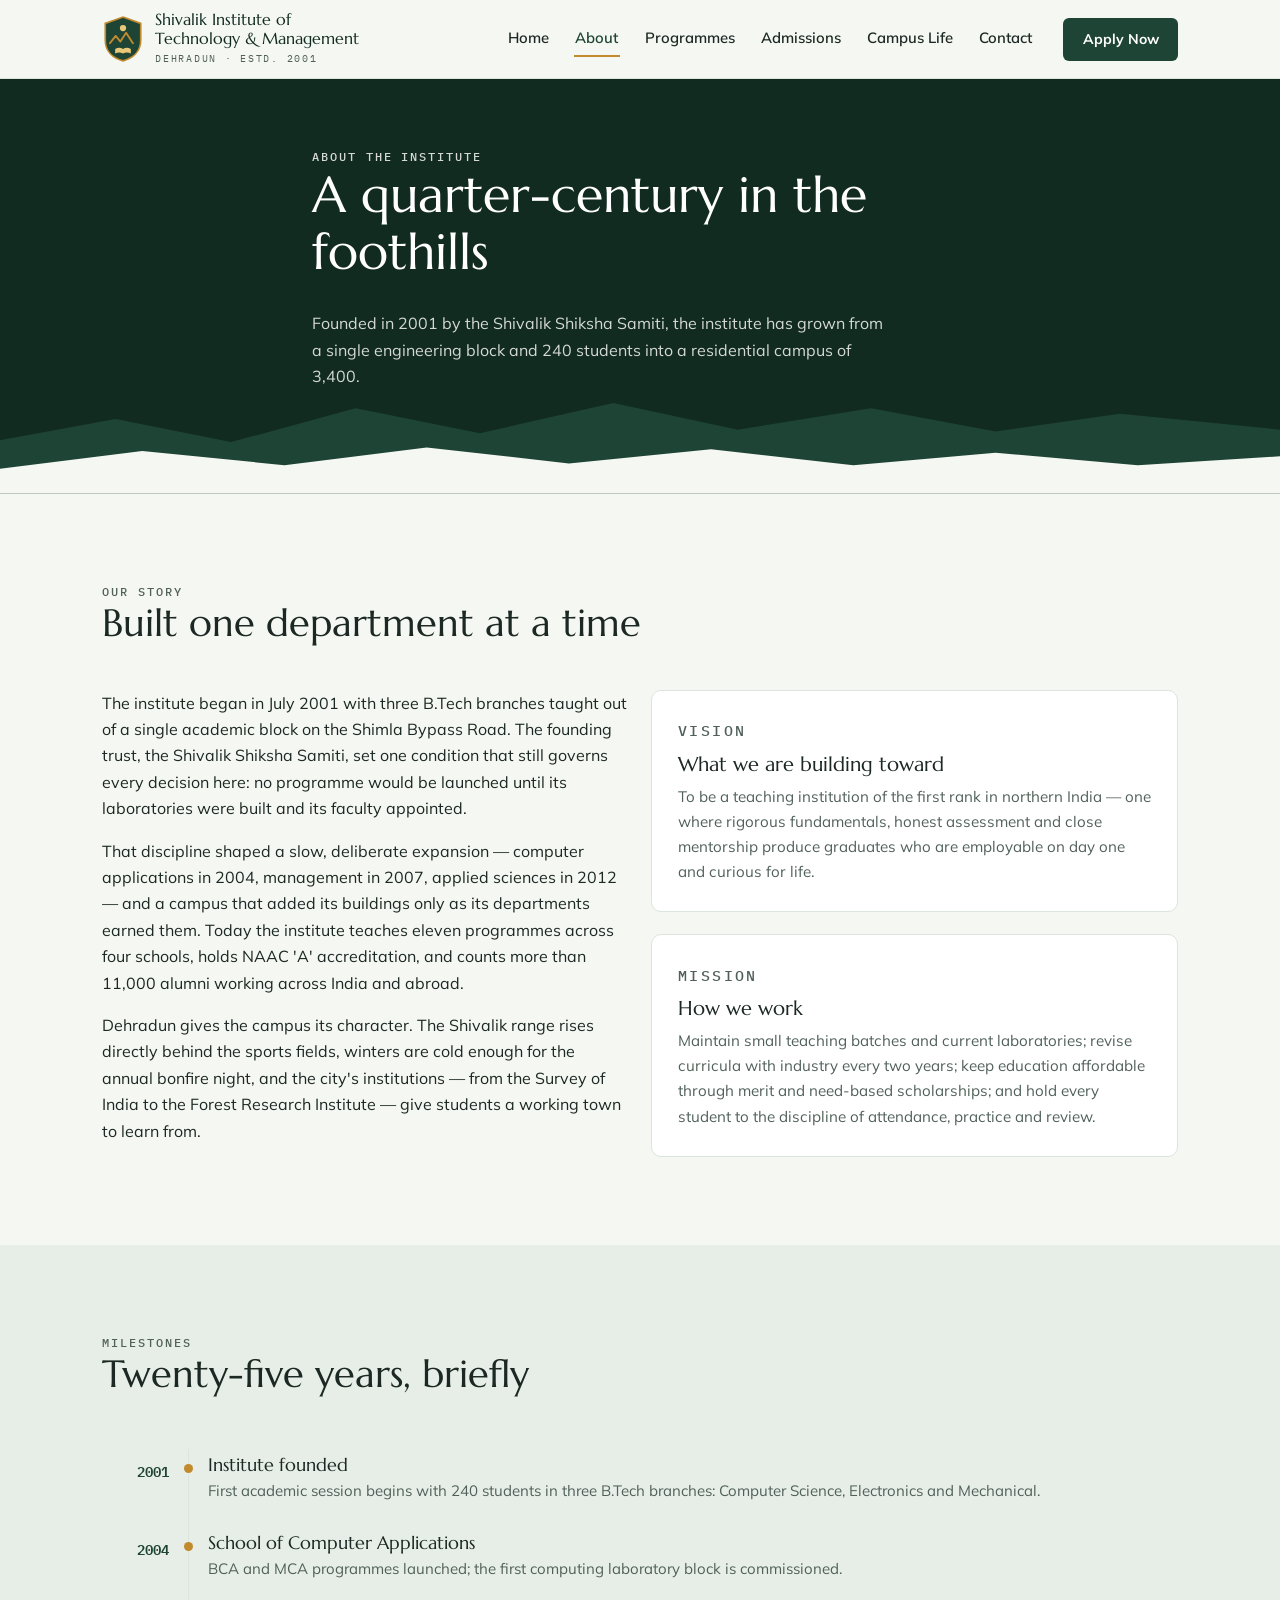
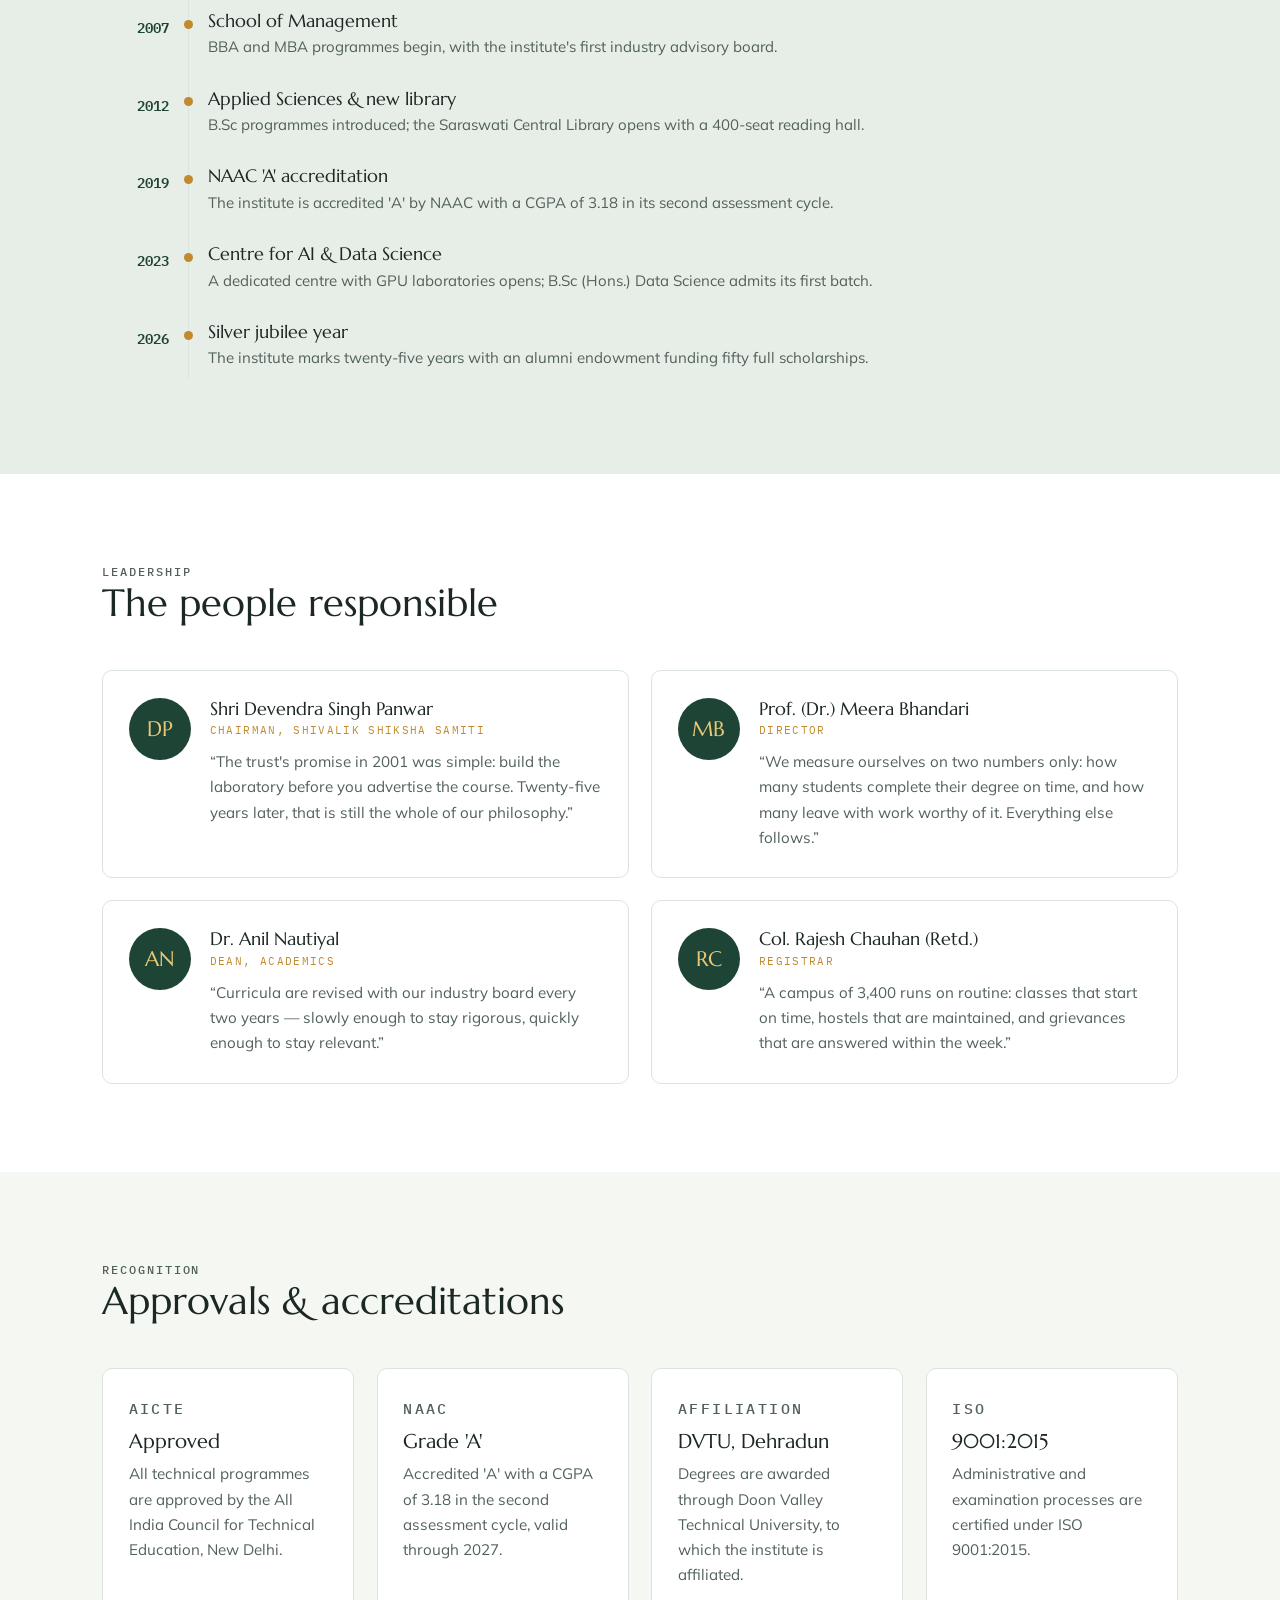
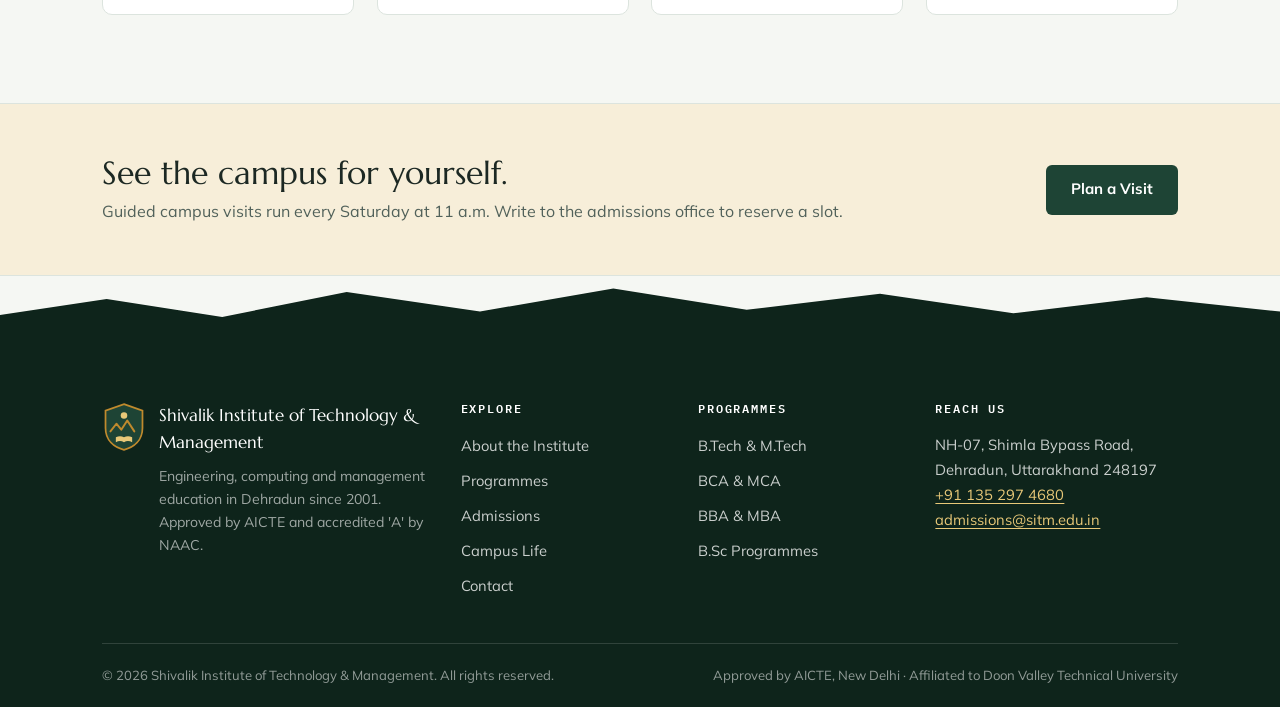
==== about.html @ 87831907 "Add SITM Dehradun education institute website Six-page static site: home, about, programmes, admissi" ====
<!DOCTYPE html>
<html lang="en">
<head>
  <meta charset="UTF-8">
  <meta name="viewport" content="width=device-width, initial-scale=1.0">
  <title>About the Institute — Shivalik Institute of Technology &amp; Management</title>
  <meta name="description" content="The history, vision, leadership and accreditations of Shivalik Institute of Technology & Management, Dehradun — established in 2001.">
  <link rel="icon" href="data:image/svg+xml,%3Csvg xmlns='http://www.w3.org/2000/svg' viewBox='0 0 40 46'%3E%3Cpath d='M20 2 37 8v16c0 11-7.5 17.5-17 20C10.5 41.5 3 35 3 24V8Z' fill='%231E4435' stroke='%23C08A2D' stroke-width='2'/%3E%3Cpath d='M8 27l6-8 5 6 6-9 7 11' fill='none' stroke='%23C08A2D' stroke-width='2'/%3E%3C/svg%3E">
  <link rel="preconnect" href="https://fonts.googleapis.com">
  <link rel="preconnect" href="https://fonts.gstatic.com" crossorigin>
  <link href="https://fonts.googleapis.com/css2?family=Marcellus&family=Mulish:wght@400;600;700;800&family=IBM+Plex+Mono:wght@400;500;600&display=swap" rel="stylesheet">
  <link rel="stylesheet" href="css/styles.css">
</head>
<body>
  <a class="skip-link" href="#main">Skip to main content</a>

  <header class="site-header">
    <div class="container header-inner">
      <a class="brand" href="index.html">
        <svg class="brand-crest" viewBox="0 0 40 46" aria-hidden="true">
          <path d="M20 2 37 8v16c0 11-7.5 17.5-17 20C10.5 41.5 3 35 3 24V8Z" fill="#1E4435" stroke="#C08A2D" stroke-width="1.6"/>
          <circle cx="20" cy="12.5" r="3" fill="#E8C878"/>
          <path d="M7.5 27l5.5-7 4.5 5.5 5.5-8.5 6.5 10" fill="none" stroke="#C08A2D" stroke-width="1.8" stroke-linecap="round" stroke-linejoin="round"/>
          <path d="M12.5 32.5c2.6-1.4 5.1-1.4 7.5 0 2.4-1.4 4.9-1.4 7.5 0v4.5c-2.6-1.4-5.1-1.4-7.5 0-2.4-1.4-4.9-1.4-7.5 0Z" fill="#E8C878"/>
        </svg>
        <span class="brand-text">
          <span class="brand-name">Shivalik Institute of<br>Technology &amp; Management</span>
          <span class="brand-sub">Dehradun &middot; Estd. 2001</span>
        </span>
      </a>
      <nav class="site-nav" id="siteNav" aria-label="Primary">
        <a class="nav-link" href="index.html">Home</a>
        <a class="nav-link is-active" href="about.html" aria-current="page">About</a>
        <a class="nav-link" href="programs.html">Programmes</a>
        <a class="nav-link" href="admissions.html">Admissions</a>
        <a class="nav-link" href="campus.html">Campus Life</a>
        <a class="nav-link" href="contact.html">Contact</a>
        <a class="btn btn-solid nav-cta" href="admissions.html#apply">Apply Now</a>
      </nav>
      <button class="nav-toggle" aria-expanded="false" aria-controls="siteNav" aria-label="Toggle navigation menu">
        <span></span><span></span><span></span>
      </button>
    </div>
  </header>

  <main id="main">

    <section class="page-hero">
      <div class="container page-hero-inner">
        <p class="eyebrow">About the Institute</p>
        <h1>A quarter-century in the foothills</h1>
        <p>Founded in 2001 by the Shivalik Shiksha Samiti, the institute has grown from a single engineering block and 240 students into a residential campus of 3,400.</p>
      </div>
      <div class="hero-ridges" aria-hidden="true">
        <svg viewBox="0 0 1440 120" preserveAspectRatio="none">
          <path fill="#1E4435" d="M0 60 130 36l130 26 140-38 140 28 150-34 140 30 150-24 140 26 140-20 180 18V120H0Z"/>
          <path fill="#F5F7F3" d="M0 92 160 72l160 16 160-20 160 18 160-16 160 18 160-14 160 14 160-10V120H0Z"/>
        </svg>
      </div>
    </section>

    <section class="section">
      <div class="container">
        <div class="section-head">
          <p class="eyebrow">Our story</p>
          <h2>Built one department at a time</h2>
        </div>
        <div class="card-grid card-grid--2">
          <div>
            <p>The institute began in July 2001 with three B.Tech branches taught out of a single academic block on the Shimla Bypass Road. The founding trust, the Shivalik Shiksha Samiti, set one condition that still governs every decision here: no programme would be launched until its laboratories were built and its faculty appointed.</p>
            <p>That discipline shaped a slow, deliberate expansion &mdash; computer applications in 2004, management in 2007, applied sciences in 2012 &mdash; and a campus that added its buildings only as its departments earned them. Today the institute teaches eleven programmes across four schools, holds NAAC 'A' accreditation, and counts more than 11,000 alumni working across India and abroad.</p>
            <p style="margin-bottom:0;">Dehradun gives the campus its character. The Shivalik range rises directly behind the sports fields, winters are cold enough for the annual bonfire night, and the city's institutions &mdash; from the Survey of India to the Forest Research Institute &mdash; give students a working town to learn from.</p>
          </div>
          <div>
            <article class="card" style="margin-bottom:1.4rem;">
              <p class="eyebrow">Vision</p>
              <h3>What we are building toward</h3>
              <p>To be a teaching institution of the first rank in northern India &mdash; one where rigorous fundamentals, honest assessment and close mentorship produce graduates who are employable on day one and curious for life.</p>
            </article>
            <article class="card">
              <p class="eyebrow">Mission</p>
              <h3>How we work</h3>
              <p>Maintain small teaching batches and current laboratories; revise curricula with industry every two years; keep education affordable through merit and need-based scholarships; and hold every student to the discipline of attendance, practice and review.</p>
            </article>
          </div>
        </div>
      </div>
    </section>

    <section class="section section--tint">
      <div class="container">
        <div class="section-head">
          <p class="eyebrow">Milestones</p>
          <h2>Twenty-five years, briefly</h2>
        </div>
        <ol class="timeline">
          <li class="reveal">
            <span class="timeline-year">2001</span>
            <div class="timeline-body">
              <h3>Institute founded</h3>
              <p>First academic session begins with 240 students in three B.Tech branches: Computer Science, Electronics and Mechanical.</p>
            </div>
          </li>
          <li class="reveal">
            <span class="timeline-year">2004</span>
            <div class="timeline-body">
              <h3>School of Computer Applications</h3>
              <p>BCA and MCA programmes launched; the first computing laboratory block is commissioned.</p>
            </div>
          </li>
          <li class="reveal">
            <span class="timeline-year">2007</span>
            <div class="timeline-body">
              <h3>School of Management</h3>
              <p>BBA and MBA programmes begin, with the institute's first industry advisory board.</p>
            </div>
          </li>
          <li class="reveal">
            <span class="timeline-year">2012</span>
            <div class="timeline-body">
              <h3>Applied Sciences &amp; new library</h3>
              <p>B.Sc programmes introduced; the Saraswati Central Library opens with a 400-seat reading hall.</p>
            </div>
          </li>
          <li class="reveal">
            <span class="timeline-year">2019</span>
            <div class="timeline-body">
              <h3>NAAC 'A' accreditation</h3>
              <p>The institute is accredited 'A' by NAAC with a CGPA of 3.18 in its second assessment cycle.</p>
            </div>
          </li>
          <li class="reveal">
            <span class="timeline-year">2023</span>
            <div class="timeline-body">
              <h3>Centre for AI &amp; Data Science</h3>
              <p>A dedicated centre with GPU laboratories opens; B.Sc (Hons.) Data Science admits its first batch.</p>
            </div>
          </li>
          <li class="reveal">
            <span class="timeline-year">2026</span>
            <div class="timeline-body">
              <h3>Silver jubilee year</h3>
              <p>The institute marks twenty-five years with an alumni endowment funding fifty full scholarships.</p>
            </div>
          </li>
        </ol>
      </div>
    </section>

    <section class="section section--white">
      <div class="container">
        <div class="section-head">
          <p class="eyebrow">Leadership</p>
          <h2>The people responsible</h2>
        </div>
        <div class="card-grid card-grid--2">
          <article class="card person-card reveal">
            <div class="person-avatar" aria-hidden="true">DP</div>
            <div>
              <h3>Shri Devendra Singh Panwar</h3>
              <span class="person-role">Chairman, Shivalik Shiksha Samiti</span>
              <blockquote>&ldquo;The trust's promise in 2001 was simple: build the laboratory before you advertise the course. Twenty-five years later, that is still the whole of our philosophy.&rdquo;</blockquote>
            </div>
          </article>
          <article class="card person-card reveal">
            <div class="person-avatar" aria-hidden="true">MB</div>
            <div>
              <h3>Prof. (Dr.) Meera Bhandari</h3>
              <span class="person-role">Director</span>
              <blockquote>&ldquo;We measure ourselves on two numbers only: how many students complete their degree on time, and how many leave with work worthy of it. Everything else follows.&rdquo;</blockquote>
            </div>
          </article>
          <article class="card person-card reveal">
            <div class="person-avatar" aria-hidden="true">AN</div>
            <div>
              <h3>Dr. Anil Nautiyal</h3>
              <span class="person-role">Dean, Academics</span>
              <blockquote>&ldquo;Curricula are revised with our industry board every two years &mdash; slowly enough to stay rigorous, quickly enough to stay relevant.&rdquo;</blockquote>
            </div>
          </article>
          <article class="card person-card reveal">
            <div class="person-avatar" aria-hidden="true">RC</div>
            <div>
              <h3>Col. Rajesh Chauhan (Retd.)</h3>
              <span class="person-role">Registrar</span>
              <blockquote>&ldquo;A campus of 3,400 runs on routine: classes that start on time, hostels that are maintained, and grievances that are answered within the week.&rdquo;</blockquote>
            </div>
          </article>
        </div>
      </div>
    </section>

    <section class="section">
      <div class="container">
        <div class="section-head">
          <p class="eyebrow">Recognition</p>
          <h2>Approvals &amp; accreditations</h2>
        </div>
        <div class="card-grid card-grid--4">
          <div class="card reveal">
            <p class="eyebrow">AICTE</p>
            <h3>Approved</h3>
            <p>All technical programmes are approved by the All India Council for Technical Education, New Delhi.</p>
          </div>
          <div class="card reveal">
            <p class="eyebrow">NAAC</p>
            <h3>Grade 'A'</h3>
            <p>Accredited 'A' with a CGPA of 3.18 in the second assessment cycle, valid through 2027.</p>
          </div>
          <div class="card reveal">
            <p class="eyebrow">Affiliation</p>
            <h3>DVTU, Dehradun</h3>
            <p>Degrees are awarded through Doon Valley Technical University, to which the institute is affiliated.</p>
          </div>
          <div class="card reveal">
            <p class="eyebrow">ISO</p>
            <h3>9001:2015</h3>
            <p>Administrative and examination processes are certified under ISO 9001:2015.</p>
          </div>
        </div>
      </div>
    </section>

    <section class="cta-band">
      <div class="container cta-band-inner">
        <div>
          <h2>See the campus for yourself.</h2>
          <p>Guided campus visits run every Saturday at 11 a.m. Write to the admissions office to reserve a slot.</p>
        </div>
        <a class="btn btn-solid" href="contact.html">Plan a Visit</a>
      </div>
    </section>

  </main>

  <div class="footer-ridge" aria-hidden="true">
    <svg viewBox="0 0 1440 70" preserveAspectRatio="none">
      <path fill="#0E241B" d="M0 70V44l120-18 130 20 140-28 150 22 150-26 150 24 150-18 150 22 150-18 150 16V70Z"/>
    </svg>
  </div>
  <footer class="site-footer">
    <div class="container">
      <div class="footer-grid">
        <div>
          <div class="footer-brand">
            <svg class="brand-crest" viewBox="0 0 40 46" aria-hidden="true">
              <path d="M20 2 37 8v16c0 11-7.5 17.5-17 20C10.5 41.5 3 35 3 24V8Z" fill="#1E4435" stroke="#C08A2D" stroke-width="1.6"/>
              <circle cx="20" cy="12.5" r="3" fill="#E8C878"/>
              <path d="M7.5 27l5.5-7 4.5 5.5 5.5-8.5 6.5 10" fill="none" stroke="#C08A2D" stroke-width="1.8" stroke-linecap="round" stroke-linejoin="round"/>
              <path d="M12.5 32.5c2.6-1.4 5.1-1.4 7.5 0 2.4-1.4 4.9-1.4 7.5 0v4.5c-2.6-1.4-5.1-1.4-7.5 0-2.4-1.4-4.9-1.4-7.5 0Z" fill="#E8C878"/>
            </svg>
            <div>
              <span class="footer-brand-name">Shivalik Institute of Technology &amp; Management</span>
              <p>Engineering, computing and management education in Dehradun since 2001. Approved by AICTE and accredited 'A' by NAAC.</p>
            </div>
          </div>
        </div>
        <div>
          <h4>Explore</h4>
          <ul class="footer-links">
            <li><a href="about.html">About the Institute</a></li>
            <li><a href="programs.html">Programmes</a></li>
            <li><a href="admissions.html">Admissions</a></li>
            <li><a href="campus.html">Campus Life</a></li>
            <li><a href="contact.html">Contact</a></li>
          </ul>
        </div>
        <div>
          <h4>Programmes</h4>
          <ul class="footer-links">
            <li><a href="programs.html#engineering">B.Tech &amp; M.Tech</a></li>
            <li><a href="programs.html#computer-applications">BCA &amp; MCA</a></li>
            <li><a href="programs.html#management">BBA &amp; MBA</a></li>
            <li><a href="programs.html#applied-sciences">B.Sc Programmes</a></li>
          </ul>
        </div>
        <div>
          <h4>Reach Us</h4>
          <address>
            NH-07, Shimla Bypass Road,<br>
            Dehradun, Uttarakhand 248197<br>
            <a href="tel:+911352974680">+91 135 297 4680</a><br>
            <a href="mailto:admissions@sitm.edu.in">admissions@sitm.edu.in</a>
          </address>
        </div>
      </div>
      <div class="footer-bottom">
        <p>&copy; <span id="footerYear">2026</span> Shivalik Institute of Technology &amp; Management. All rights reserved.</p>
        <p>Approved by AICTE, New Delhi &middot; Affiliated to Doon Valley Technical University</p>
      </div>
    </div>
  </footer>

  <script src="js/main.js"></script>
</body>
</html>
---- css/styles.css ----
/* ============================================================
   Shivalik Institute of Technology & Management — styles.css
   ============================================================ */

:root {
  --pine-950: #0E241B;
  --pine-900: #122B21;
  --pine-800: #17382B;
  --pine-700: #1E4435;
  --pine-600: #2A5A47;
  --pine-100: #E7EEE8;
  --brass: #C08A2D;
  --brass-soft: #E8C878;
  --brass-tint: #F7EED9;
  --paper: #F5F7F3;
  --card: #FFFFFF;
  --ink: #1C2823;
  --ink-soft: #51615A;
  --line: #DCE4DE;

  --font-display: "Marcellus", "Georgia", serif;
  --font-body: "Mulish", "Helvetica Neue", Arial, sans-serif;
  --font-mono: "IBM Plex Mono", "Menlo", monospace;

  --radius: 10px;
  --shadow-sm: 0 1px 2px rgba(18, 43, 33, 0.06), 0 2px 8px rgba(18, 43, 33, 0.06);
  --shadow-md: 0 4px 10px rgba(18, 43, 33, 0.08), 0 12px 32px rgba(18, 43, 33, 0.10);
  --container: 1140px;
}

/* ---------- Reset & base ---------- */

*, *::before, *::after { box-sizing: border-box; }

html { scroll-behavior: smooth; }

body {
  margin: 0;
  font-family: var(--font-body);
  font-size: 1rem;
  line-height: 1.65;
  color: var(--ink);
  background: var(--paper);
  -webkit-font-smoothing: antialiased;
}

img, svg { max-width: 100%; display: block; }

h1, h2, h3, h4 {
  font-family: var(--font-display);
  font-weight: 400;
  line-height: 1.15;
  margin: 0 0 0.6em;
  color: inherit;
}

p { margin: 0 0 1em; }

a { color: var(--pine-700); text-decoration-thickness: 1px; text-underline-offset: 3px; }
a:hover { color: var(--pine-600); }

ul, ol { margin: 0 0 1em; padding-left: 1.2em; }

:focus-visible {
  outline: 2px solid var(--brass);
  outline-offset: 2px;
  border-radius: 2px;
}

.skip-link {
  position: absolute;
  left: -9999px;
  top: 0;
  background: var(--pine-900);
  color: #fff;
  padding: 0.6rem 1rem;
  z-index: 200;
}
.skip-link:focus { left: 0.5rem; top: 0.5rem; }

/* ---------- Utilities ---------- */

.container {
  max-width: var(--container);
  margin-inline: auto;
  padding-inline: clamp(1.1rem, 4vw, 2rem);
}

.section { padding-block: clamp(3.2rem, 7vw, 5.5rem); }
.section--tint { background: var(--pine-100); }
.section--white { background: var(--card); }

.eyebrow {
  font-family: var(--font-mono);
  font-size: 0.76rem;
  font-weight: 500;
  text-transform: uppercase;
  letter-spacing: 0.16em;
  color: var(--brass);
  margin: 0 0 0.9rem;
}

.section-head { max-width: 680px; margin-bottom: clamp(1.8rem, 4vw, 2.8rem); }
.section-head h2 { font-size: clamp(1.65rem, 3.2vw, 2.35rem); }
.section-head p { color: var(--ink-soft); margin-bottom: 0; }

.lede { font-size: 1.08rem; color: var(--ink-soft); }

/* ---------- Buttons ---------- */

.btn {
  display: inline-block;
  font-family: var(--font-body);
  font-weight: 700;
  font-size: 0.94rem;
  padding: 0.72rem 1.5rem;
  border-radius: 6px;
  border: 1.5px solid transparent;
  text-decoration: none;
  cursor: pointer;
  transition: background-color 160ms ease, color 160ms ease, border-color 160ms ease, transform 160ms ease;
}
.btn:hover { transform: translateY(-1px); }

.btn-brass { background: var(--brass); color: var(--pine-950); }
.btn-brass:hover { background: var(--brass-soft); color: var(--pine-950); }

.btn-solid { background: var(--pine-700); color: #fff; }
.btn-solid:hover { background: var(--pine-600); color: #fff; }

.btn-ghost { border-color: rgba(255, 255, 255, 0.55); color: #fff; }
.btn-ghost:hover { border-color: #fff; color: #fff; background: rgba(255, 255, 255, 0.08); }

.btn-outline { border-color: var(--pine-700); color: var(--pine-700); }
.btn-outline:hover { background: var(--pine-700); color: #fff; }

/* ---------- Header ---------- */

.site-header {
  position: sticky;
  top: 0;
  z-index: 100;
  background: var(--paper);
  border-bottom: 1px solid var(--line);
  transition: box-shadow 200ms ease;
}
.site-header.is-scrolled { box-shadow: var(--shadow-sm); }

.header-inner {
  display: flex;
  align-items: center;
  justify-content: space-between;
  gap: 1.5rem;
  padding-block: 0.7rem;
}

.brand {
  display: flex;
  align-items: center;
  gap: 0.7rem;
  text-decoration: none;
  color: var(--ink);
}
.brand-crest { width: 42px; height: 48px; flex-shrink: 0; }
.brand-name {
  display: block;
  font-family: var(--font-display);
  font-size: 0.98rem;
  line-height: 1.18;
  color: var(--pine-900);
}
.brand-sub {
  display: block;
  font-family: var(--font-mono);
  font-size: 0.6rem;
  letter-spacing: 0.18em;
  text-transform: uppercase;
  color: var(--ink-soft);
  margin-top: 0.2rem;
}

.site-nav {
  display: flex;
  align-items: center;
  gap: clamp(0.9rem, 1.8vw, 1.6rem);
}
.nav-link {
  font-size: 0.93rem;
  font-weight: 600;
  color: var(--ink);
  text-decoration: none;
  padding: 0.3rem 0.1rem;
  border-bottom: 2px solid transparent;
}
.nav-link:hover { color: var(--pine-700); }
.nav-link.is-active {
  color: var(--pine-700);
  border-bottom-color: var(--brass);
}
.nav-cta { margin-left: 0.4rem; padding: 0.55rem 1.15rem; font-size: 0.88rem; }

.nav-toggle {
  display: none;
  flex-direction: column;
  justify-content: center;
  gap: 5px;
  width: 44px;
  height: 44px;
  padding: 10px;
  background: none;
  border: 1px solid var(--line);
  border-radius: 8px;
  cursor: pointer;
}
.nav-toggle span {
  display: block;
  height: 2px;
  background: var(--pine-900);
  border-radius: 2px;
  transition: transform 200ms ease, opacity 200ms ease;
}
.nav-toggle[aria-expanded="true"] span:nth-child(1) { transform: translateY(7px) rotate(45deg); }
.nav-toggle[aria-expanded="true"] span:nth-child(2) { opacity: 0; }
.nav-toggle[aria-expanded="true"] span:nth-child(3) { transform: translateY(-7px) rotate(-45deg); }

@media (max-width: 920px) {
  .nav-toggle { display: flex; }
  .site-nav {
    position: absolute;
    top: 100%;
    left: 0;
    right: 0;
    flex-direction: column;
    align-items: stretch;
    gap: 0;
    background: var(--paper);
    border-bottom: 1px solid var(--line);
    box-shadow: var(--shadow-md);
    padding: 0.6rem 1.2rem 1.2rem;
    display: none;
  }
  .site-nav.is-open { display: flex; }
  .nav-link { padding: 0.75rem 0.2rem; border-bottom: 1px solid var(--line); }
  .nav-link.is-active { border-bottom-color: var(--line); }
  .nav-cta { margin: 1rem 0 0; text-align: center; }
}

/* ---------- Hero (home) ---------- */

.hero {
  position: relative;
  background: var(--pine-900);
  color: #fff;
  overflow: hidden;
}
.hero-inner {
  position: relative;
  z-index: 2;
  padding-block: clamp(4rem, 9vw, 7rem) clamp(7rem, 14vw, 11rem);
  max-width: 760px;
}
.hero-motto { margin-bottom: 1.6rem; }
.hero-motto [lang="sa"] {
  display: block;
  font-size: 1.15rem;
  color: var(--brass-soft);
  letter-spacing: 0.04em;
}
.motto-tr {
  display: block;
  font-family: var(--font-mono);
  font-size: 0.72rem;
  letter-spacing: 0.14em;
  text-transform: uppercase;
  color: rgba(255, 255, 255, 0.55);
  margin-top: 0.4rem;
}
.hero h1 {
  font-size: clamp(2.3rem, 5.4vw, 3.9rem);
  color: #fff;
  margin-bottom: 0.5em;
}
.hero h1 em { font-style: normal; color: var(--brass-soft); }
.hero-lede {
  font-size: 1.08rem;
  color: rgba(255, 255, 255, 0.82);
  max-width: 580px;
  margin-bottom: 2rem;
}
.hero-actions { display: flex; flex-wrap: wrap; gap: 0.9rem; }

.hero-ridges {
  position: absolute;
  inset: auto 0 0 0;
  line-height: 0;
  z-index: 1;
}
.hero-ridges svg { width: 100%; height: auto; display: block; }

/* ---------- Page hero (inner pages) ---------- */

.page-hero {
  position: relative;
  background: var(--pine-900);
  color: #fff;
  overflow: hidden;
}
.page-hero-inner {
  position: relative;
  z-index: 2;
  padding-block: clamp(2.8rem, 6vw, 4.2rem) clamp(4.5rem, 9vw, 6.5rem);
  max-width: 720px;
}
.page-hero h1 { font-size: clamp(2rem, 4.2vw, 3.1rem); color: #fff; }
.page-hero p { color: rgba(255, 255, 255, 0.82); max-width: 580px; margin-bottom: 0; }

/* ---------- Stats strip ---------- */

.stats-strip { background: var(--card); border-bottom: 1px solid var(--line); }
.stats-grid {
  display: grid;
  grid-template-columns: repeat(4, 1fr);
  gap: 1px;
  background: var(--line);
  border-inline: 1px solid var(--line);
}
.stat {
  background: var(--card);
  padding: 1.6rem 1.4rem;
  text-align: center;
}
.stat-value {
  font-family: var(--font-mono);
  font-size: clamp(1.35rem, 2.6vw, 1.8rem);
  font-weight: 600;
  color: var(--pine-700);
  display: block;
}
.stat-label {
  font-size: 0.82rem;
  color: var(--ink-soft);
  letter-spacing: 0.04em;
  text-transform: uppercase;
  margin-top: 0.3rem;
  display: block;
}
@media (max-width: 760px) {
  .stats-grid { grid-template-columns: repeat(2, 1fr); }
}

/* ---------- Noticeboard ---------- */

.notice-layout {
  display: grid;
  grid-template-columns: 1.5fr 1fr;
  gap: clamp(1.5rem, 4vw, 3rem);
  align-items: start;
}
@media (max-width: 860px) { .notice-layout { grid-template-columns: 1fr; } }

.noticeboard {
  background: var(--card);
  border: 1px solid var(--line);
  border-radius: var(--radius);
  overflow: hidden;
}
.noticeboard-head {
  display: flex;
  align-items: center;
  justify-content: space-between;
  padding: 1rem 1.4rem;
  border-bottom: 1px solid var(--line);
  background: var(--pine-100);
}
.noticeboard-head h3 { margin: 0; font-size: 1.15rem; }
.noticeboard-head span {
  font-family: var(--font-mono);
  font-size: 0.7rem;
  letter-spacing: 0.12em;
  text-transform: uppercase;
  color: var(--ink-soft);
}
.notice-list { list-style: none; margin: 0; padding: 0; }
.notice-list li {
  display: flex;
  gap: 1.1rem;
  align-items: baseline;
  padding: 0.95rem 1.4rem;
  border-bottom: 1px solid var(--line);
}
.notice-list li:last-child { border-bottom: none; }
.notice-date {
  font-family: var(--font-mono);
  font-size: 0.72rem;
  font-weight: 600;
  letter-spacing: 0.06em;
  color: var(--brass);
  white-space: nowrap;
  flex-shrink: 0;
  width: 4.4rem;
}
.notice-list a { color: var(--ink); text-decoration: none; font-weight: 600; font-size: 0.95rem; }
.notice-list a:hover { color: var(--pine-700); text-decoration: underline; }

.admission-card {
  background: var(--pine-700);
  color: #fff;
  border-radius: var(--radius);
  padding: 1.8rem 1.7rem;
  box-shadow: var(--shadow-md);
}
.admission-card h3 { color: #fff; font-size: 1.35rem; }
.admission-card p { color: rgba(255, 255, 255, 0.85); font-size: 0.95rem; }
.admission-dates { list-style: none; padding: 0; margin: 0 0 1.4rem; }
.admission-dates li {
  display: flex;
  justify-content: space-between;
  gap: 1rem;
  padding: 0.55rem 0;
  border-bottom: 1px solid rgba(255, 255, 255, 0.16);
  font-size: 0.9rem;
}
.admission-dates li span:last-child {
  font-family: var(--font-mono);
  font-size: 0.78rem;
  color: var(--brass-soft);
  white-space: nowrap;
}

/* ---------- Card grids ---------- */

.card-grid {
  display: grid;
  grid-template-columns: repeat(3, 1fr);
  gap: 1.4rem;
}
.card-grid--2 { grid-template-columns: repeat(2, 1fr); }
.card-grid--4 { grid-template-columns: repeat(4, 1fr); }
@media (max-width: 980px) {
  .card-grid, .card-grid--4 { grid-template-columns: repeat(2, 1fr); }
}
@media (max-width: 640px) {
  .card-grid, .card-grid--2, .card-grid--4 { grid-template-columns: 1fr; }
}

.card {
  background: var(--card);
  border: 1px solid var(--line);
  border-radius: var(--radius);
  padding: 1.7rem 1.6rem;
  transition: box-shadow 200ms ease, transform 200ms ease;
}
.card:hover { box-shadow: var(--shadow-md); transform: translateY(-3px); }
.card h3 { font-size: 1.25rem; margin-bottom: 0.5rem; }
.card p { color: var(--ink-soft); font-size: 0.95rem; margin-bottom: 0; }
.card .eyebrow { margin-bottom: 0.6rem; }

.card-link {
  display: inline-block;
  margin-top: 1rem;
  font-weight: 700;
  font-size: 0.9rem;
  color: var(--pine-700);
  text-decoration: none;
}
.card-link:hover { text-decoration: underline; }

.card-list { list-style: none; padding: 0; margin: 0.8rem 0 0; }
.card-list li {
  padding: 0.45rem 0;
  border-bottom: 1px dashed var(--line);
  font-size: 0.93rem;
  color: var(--ink);
  display: flex;
  justify-content: space-between;
  gap: 0.8rem;
}
.card-list li:last-child { border-bottom: none; }
.card-list .mono {
  font-family: var(--font-mono);
  font-size: 0.75rem;
  color: var(--ink-soft);
  white-space: nowrap;
}

/* ---------- Icon pillars ---------- */

.pillar { text-align: left; }
.pillar-icon {
  width: 46px;
  height: 46px;
  border-radius: 10px;
  background: var(--pine-100);
  color: var(--pine-700);
  display: grid;
  place-items: center;
  margin-bottom: 1rem;
}
.pillar-icon svg { width: 22px; height: 22px; }

/* ---------- Placements band ---------- */

.placements { background: var(--pine-900); color: #fff; }
.placements .section-head h2 { color: #fff; }
.placements .section-head p { color: rgba(255, 255, 255, 0.75); }
.placement-stats {
  display: grid;
  grid-template-columns: repeat(3, 1fr);
  gap: 1.4rem;
  margin-bottom: 2.6rem;
}
@media (max-width: 700px) { .placement-stats { grid-template-columns: 1fr; } }
.placement-stat {
  border: 1px solid rgba(255, 255, 255, 0.18);
  border-radius: var(--radius);
  padding: 1.4rem 1.5rem;
}
.placement-stat .stat-value { color: var(--brass-soft); }
.placement-stat .stat-label { color: rgba(255, 255, 255, 0.65); text-align: left; }
.placement-stat .stat-value { text-align: left; }

.recruiter-row {
  display: flex;
  flex-wrap: wrap;
  gap: 0.7rem 1.8rem;
  align-items: center;
}
.recruiter-row span {
  font-family: var(--font-mono);
  font-size: 0.82rem;
  letter-spacing: 0.14em;
  text-transform: uppercase;
  color: rgba(255, 255, 255, 0.55);
}

/* ---------- CTA band ---------- */

.cta-band { background: var(--brass-tint); border-block: 1px solid var(--line); }
.cta-band-inner {
  display: flex;
  align-items: center;
  justify-content: space-between;
  gap: 1.5rem;
  flex-wrap: wrap;
  padding-block: clamp(2.2rem, 5vw, 3.2rem);
}
.cta-band h2 { font-size: clamp(1.5rem, 3vw, 2rem); margin: 0; }
.cta-band p { margin: 0.35rem 0 0; color: var(--ink-soft); }

/* ---------- Tables ---------- */

.table-wrap {
  overflow-x: auto;
  border: 1px solid var(--line);
  border-radius: var(--radius);
  background: var(--card);
}
table { border-collapse: collapse; width: 100%; min-width: 560px; }
th, td { text-align: left; padding: 0.85rem 1.2rem; font-size: 0.93rem; }
thead th {
  font-family: var(--font-mono);
  font-size: 0.72rem;
  font-weight: 600;
  letter-spacing: 0.12em;
  text-transform: uppercase;
  color: var(--pine-700);
  background: var(--pine-100);
  border-bottom: 1px solid var(--line);
}
tbody tr:nth-child(even) { background: var(--paper); }
tbody td { border-bottom: 1px solid var(--line); }
tbody tr:last-child td { border-bottom: none; }
td .mono, .mono { font-family: var(--font-mono); font-size: 0.85em; }

/* ---------- Admission steps ---------- */

.steps { counter-reset: step; list-style: none; padding: 0; margin: 0; display: grid; gap: 1rem; }
.step {
  counter-increment: step;
  display: grid;
  grid-template-columns: 56px 1fr;
  gap: 1.2rem;
  background: var(--card);
  border: 1px solid var(--line);
  border-radius: var(--radius);
  padding: 1.4rem 1.5rem;
}
.step::before {
  content: counter(step, decimal-leading-zero);
  font-family: var(--font-mono);
  font-size: 1.3rem;
  font-weight: 600;
  color: var(--brass);
  border-right: 1px solid var(--line);
  padding-right: 1rem;
  align-self: start;
  line-height: 1.3;
}
.step h3 { font-size: 1.15rem; margin-bottom: 0.35rem; }
.step p { margin: 0; color: var(--ink-soft); font-size: 0.95rem; }

/* ---------- Timeline (about) ---------- */

.timeline { list-style: none; padding: 0; margin: 0; position: relative; }
.timeline::before {
  content: "";
  position: absolute;
  left: 5.4rem;
  top: 0.5rem;
  bottom: 0.5rem;
  width: 1px;
  background: var(--line);
}
.timeline li {
  display: grid;
  grid-template-columns: 4.2rem 1fr;
  gap: 2.4rem;
  padding: 0.9rem 0;
  position: relative;
}
.timeline li::after {
  content: "";
  position: absolute;
  left: calc(5.4rem - 4px);
  top: 1.45rem;
  width: 9px;
  height: 9px;
  border-radius: 50%;
  background: var(--brass);
}
.timeline-year {
  font-family: var(--font-mono);
  font-weight: 600;
  color: var(--pine-700);
  text-align: right;
  font-size: 0.9rem;
  padding-top: 0.25rem;
}
.timeline-body h3 { font-size: 1.1rem; margin-bottom: 0.25rem; }
.timeline-body p { margin: 0; color: var(--ink-soft); font-size: 0.94rem; }
@media (max-width: 560px) {
  .timeline::before { left: 3.4rem; }
  .timeline li { grid-template-columns: 2.6rem 1fr; gap: 1.6rem; }
  .timeline li::after { left: calc(3.4rem - 4px); }
}

/* ---------- Leadership ---------- */

.person-card { display: flex; gap: 1.2rem; align-items: flex-start; }
.person-avatar {
  width: 62px;
  height: 62px;
  border-radius: 50%;
  background: var(--pine-700);
  color: var(--brass-soft);
  font-family: var(--font-display);
  font-size: 1.3rem;
  display: grid;
  place-items: center;
  flex-shrink: 0;
}
.person-card h3 { font-size: 1.15rem; margin-bottom: 0.15rem; }
.person-role {
  font-family: var(--font-mono);
  font-size: 0.7rem;
  letter-spacing: 0.12em;
  text-transform: uppercase;
  color: var(--brass);
  display: block;
  margin-bottom: 0.6rem;
}
.person-card blockquote {
  margin: 0;
  color: var(--ink-soft);
  font-size: 0.95rem;
}

/* ---------- FAQ ---------- */

.faq { display: grid; gap: 0.8rem; max-width: 820px; }
.faq details {
  background: var(--card);
  border: 1px solid var(--line);
  border-radius: var(--radius);
  padding: 0;
  overflow: hidden;
}
.faq summary {
  cursor: pointer;
  font-weight: 700;
  font-size: 0.98rem;
  padding: 1.05rem 1.4rem;
  list-style: none;
  position: relative;
  padding-right: 3rem;
}
.faq summary::-webkit-details-marker { display: none; }
.faq summary::after {
  content: "+";
  position: absolute;
  right: 1.3rem;
  top: 50%;
  transform: translateY(-50%);
  font-family: var(--font-mono);
  font-size: 1.15rem;
  color: var(--brass);
}
.faq details[open] summary::after { content: "–"; }
.faq details p {
  padding: 0 1.4rem 1.2rem;
  margin: 0;
  color: var(--ink-soft);
  font-size: 0.95rem;
}

/* ---------- Forms ---------- */

.form-grid { display: grid; grid-template-columns: 1fr 1fr; gap: 1.1rem; }
.form-grid .form-field--full { grid-column: 1 / -1; }
@media (max-width: 640px) { .form-grid { grid-template-columns: 1fr; } }

.form-field label {
  display: block;
  font-weight: 700;
  font-size: 0.85rem;
  margin-bottom: 0.35rem;
}
.form-field input,
.form-field select,
.form-field textarea {
  width: 100%;
  font: inherit;
  font-size: 0.95rem;
  padding: 0.68rem 0.9rem;
  border: 1px solid var(--line);
  border-radius: 7px;
  background: var(--card);
  color: var(--ink);
}
.form-field input:focus,
.form-field select:focus,
.form-field textarea:focus {
  outline: 2px solid var(--brass);
  outline-offset: 1px;
  border-color: var(--brass);
}
.form-field textarea { resize: vertical; min-height: 130px; }

.form-note { font-size: 0.85rem; color: var(--ink-soft); }
.form-success {
  display: none;
  background: var(--pine-100);
  border: 1px solid var(--pine-600);
  color: var(--pine-800);
  border-radius: var(--radius);
  padding: 1.1rem 1.3rem;
  font-weight: 600;
  margin-top: 1.2rem;
}
.form-success.is-visible { display: block; }

/* ---------- Contact ---------- */

.contact-layout {
  display: grid;
  grid-template-columns: 1fr 1.3fr;
  gap: clamp(1.8rem, 4vw, 3rem);
  align-items: start;
}
@media (max-width: 880px) { .contact-layout { grid-template-columns: 1fr; } }

.contact-block { margin-bottom: 1.6rem; }
.contact-block h3 { font-size: 1.1rem; margin-bottom: 0.3rem; }
.contact-block p { margin: 0; color: var(--ink-soft); font-size: 0.95rem; }
.contact-block a { font-weight: 600; }

.map-panel {
  border: 1px solid var(--line);
  border-radius: var(--radius);
  overflow: hidden;
  background: var(--card);
}
.map-panel svg { width: 100%; height: auto; display: block; }
.map-caption {
  padding: 0.9rem 1.3rem;
  font-size: 0.88rem;
  color: var(--ink-soft);
  border-top: 1px solid var(--line);
}

/* ---------- Footer ---------- */

.footer-ridge { line-height: 0; background: var(--paper); }
.footer-ridge svg { width: 100%; height: auto; display: block; }

.site-footer { background: var(--pine-950); color: rgba(255, 255, 255, 0.78); }
.footer-grid {
  display: grid;
  grid-template-columns: 1.6fr 1fr 1fr 1.2fr;
  gap: 2.2rem;
  padding-block: clamp(2.8rem, 6vw, 4rem) 2.2rem;
}
@media (max-width: 920px) { .footer-grid { grid-template-columns: 1fr 1fr; } }
@media (max-width: 560px) { .footer-grid { grid-template-columns: 1fr; } }

.footer-brand { display: flex; gap: 0.8rem; align-items: flex-start; }
.footer-brand .brand-crest { width: 44px; height: 50px; }
.footer-brand-name { font-family: var(--font-display); color: #fff; font-size: 1.05rem; line-height: 1.25; }
.footer-brand p { font-size: 0.88rem; margin-top: 0.6rem; color: rgba(255, 255, 255, 0.6); }

.site-footer h4 {
  color: #fff;
  font-family: var(--font-mono);
  font-size: 0.72rem;
  font-weight: 600;
  letter-spacing: 0.16em;
  text-transform: uppercase;
  margin-bottom: 1rem;
}
.footer-links { list-style: none; padding: 0; margin: 0; }
.footer-links li { margin-bottom: 0.55rem; }
.footer-links a {
  color: rgba(255, 255, 255, 0.78);
  text-decoration: none;
  font-size: 0.92rem;
}
.footer-links a:hover { color: var(--brass-soft); text-decoration: underline; }
.site-footer address { font-style: normal; font-size: 0.92rem; line-height: 1.7; }
.site-footer address a { color: var(--brass-soft); }

.footer-bottom {
  border-top: 1px solid rgba(255, 255, 255, 0.14);
  padding-block: 1.3rem;
  display: flex;
  justify-content: space-between;
  gap: 1rem;
  flex-wrap: wrap;
  font-size: 0.82rem;
  color: rgba(255, 255, 255, 0.55);
}
.footer-bottom p { margin: 0; }

/* ---------- Reveal on scroll ---------- */

.reveal {
  opacity: 0;
  transform: translateY(18px);
  transition: opacity 500ms ease, transform 500ms ease;
}
.reveal.is-visible { opacity: 1; transform: none; }

@media (prefers-reduced-motion: reduce) {
  html { scroll-behavior: auto; }
  .reveal { opacity: 1; transform: none; transition: none; }
  .btn:hover, .card:hover { transform: none; }
  *, *::before, *::after { animation-duration: 0.01ms !important; transition-duration: 0.01ms !important; }
}
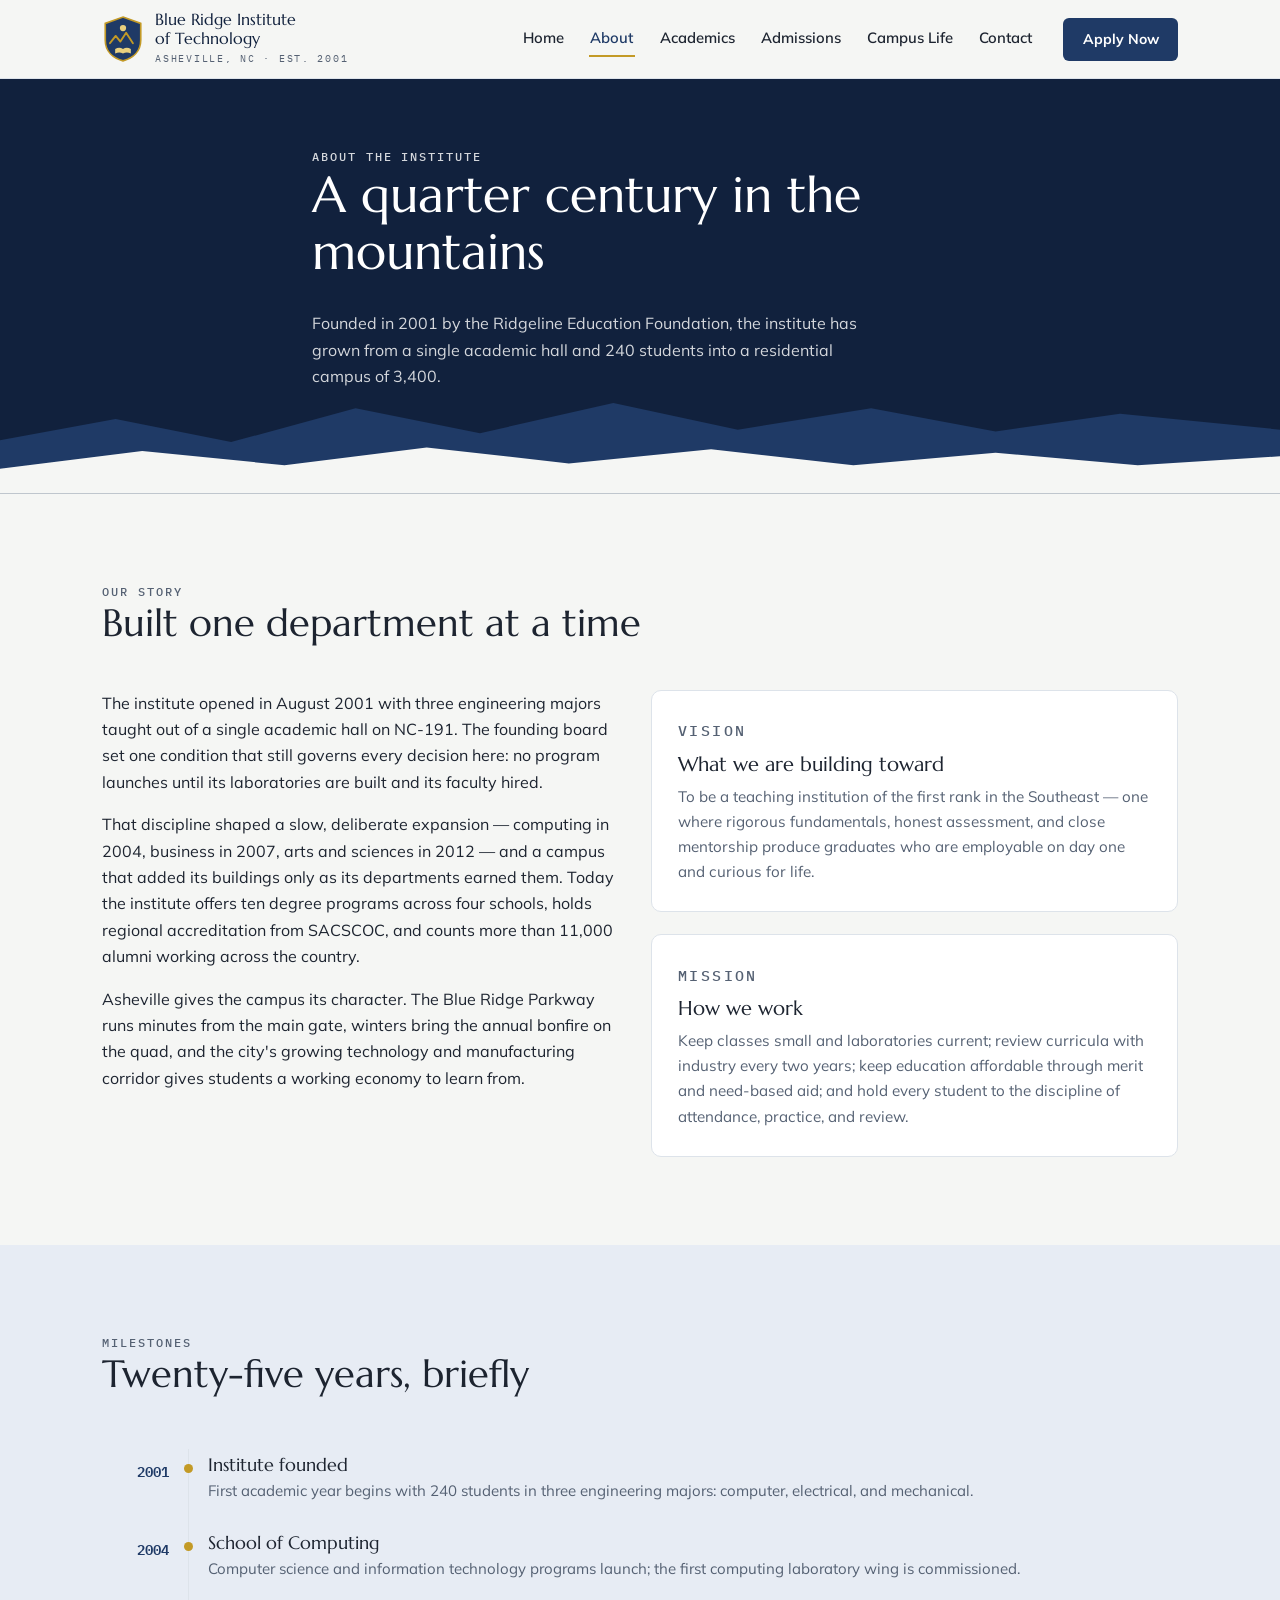
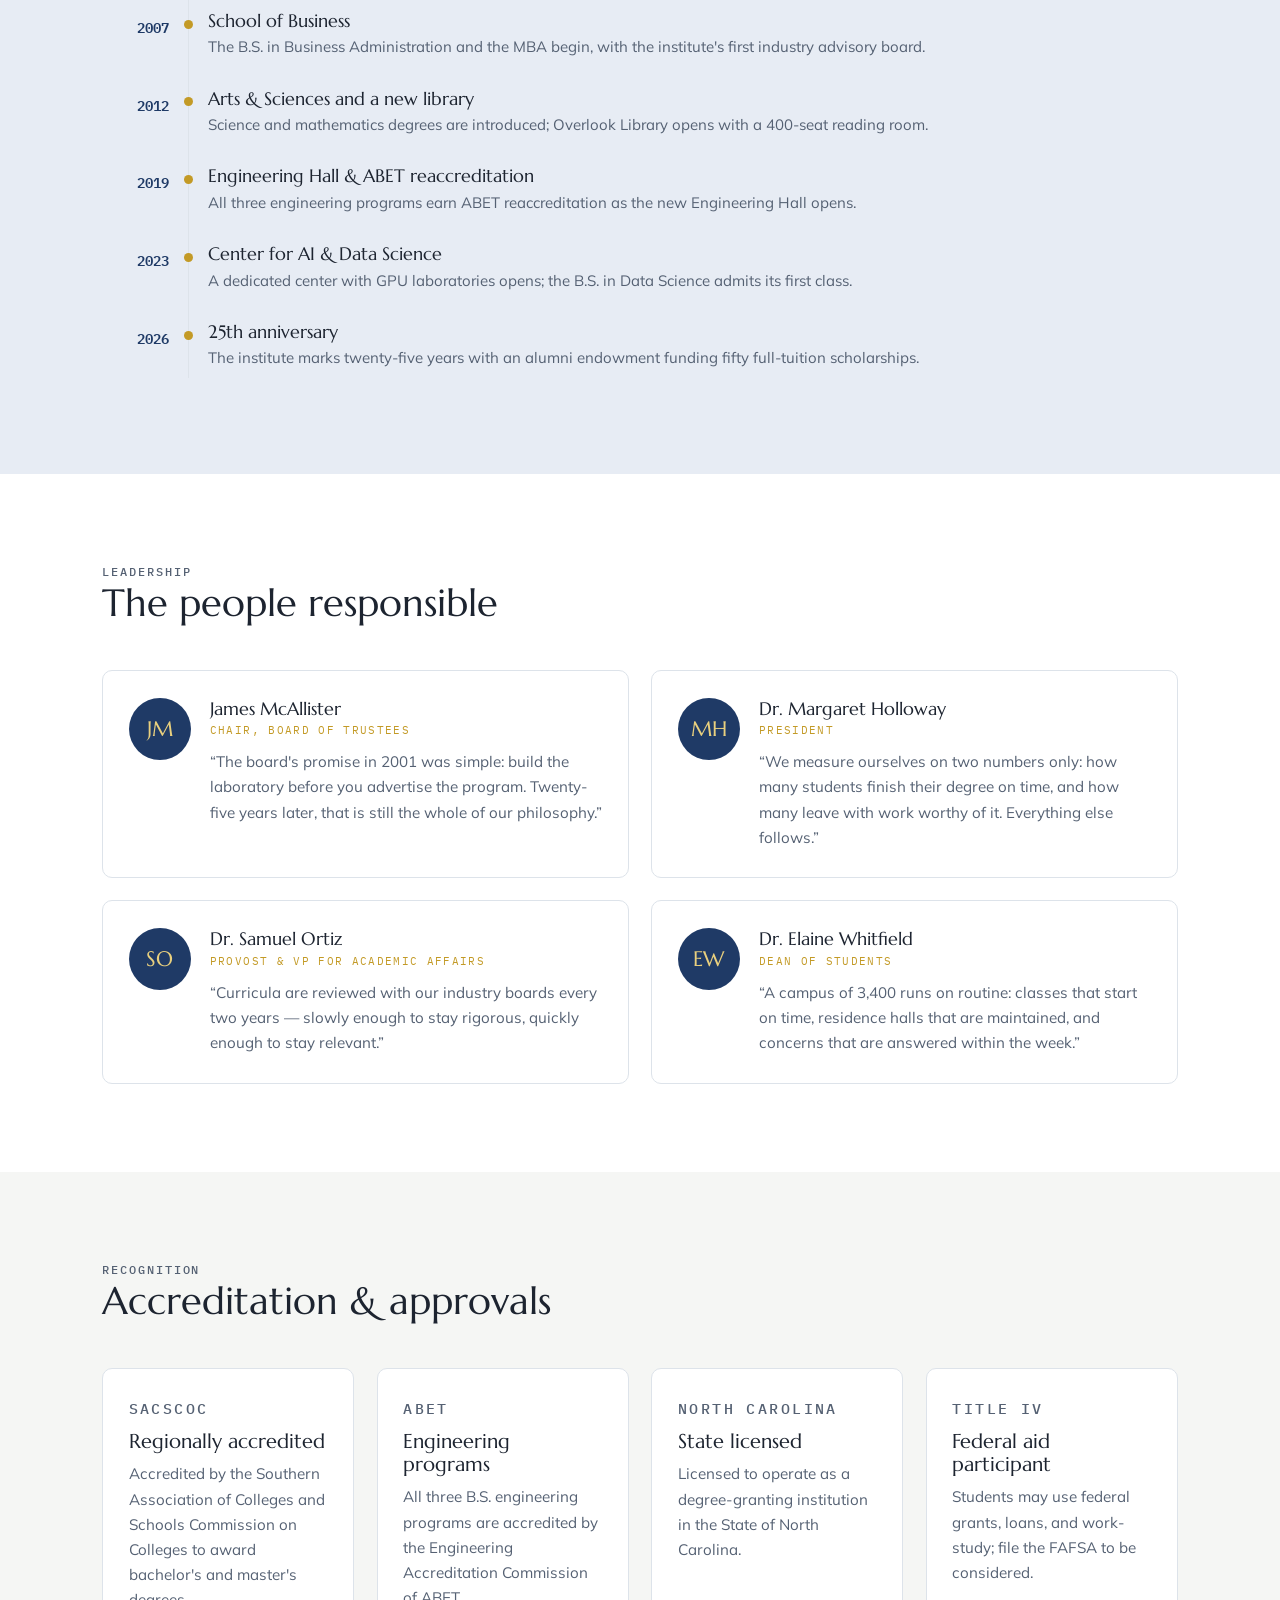
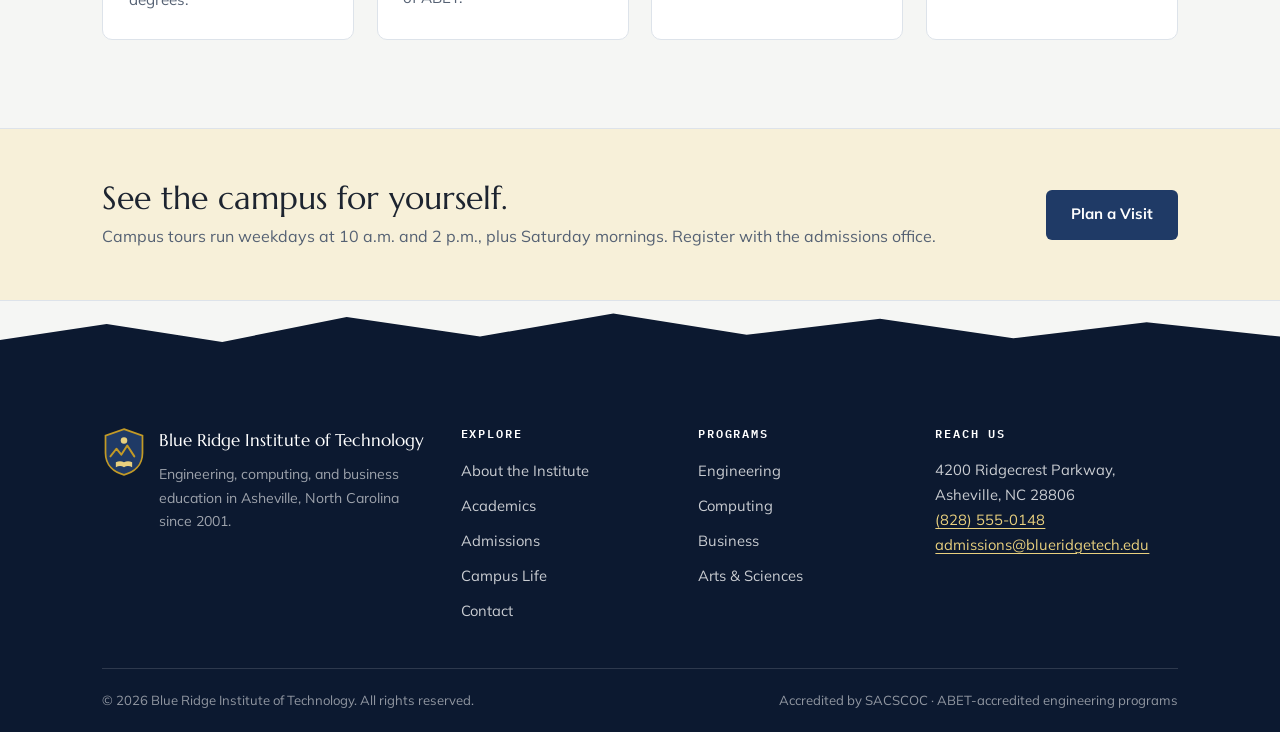
==== commit c5cc646d: "Convert site to US-style institution: Blue Ridge Institute of Technology Rebrand from SITM Dehradun " ====
--- a/about.html
+++ b/about.html
@@ -3,9 +3,9 @@
 <head>
   <meta charset="UTF-8">
   <meta name="viewport" content="width=device-width, initial-scale=1.0">
-  <title>About the Institute — Shivalik Institute of Technology &amp; Management</title>
-  <meta name="description" content="The history, vision, leadership and accreditations of Shivalik Institute of Technology & Management, Dehradun — established in 2001.">
-  <link rel="icon" href="data:image/svg+xml,%3Csvg xmlns='http://www.w3.org/2000/svg' viewBox='0 0 40 46'%3E%3Cpath d='M20 2 37 8v16c0 11-7.5 17.5-17 20C10.5 41.5 3 35 3 24V8Z' fill='%231E4435' stroke='%23C08A2D' stroke-width='2'/%3E%3Cpath d='M8 27l6-8 5 6 6-9 7 11' fill='none' stroke='%23C08A2D' stroke-width='2'/%3E%3C/svg%3E">
+  <title>About — Blue Ridge Institute of Technology</title>
+  <meta name="description" content="The history, mission, leadership, and accreditation of Blue Ridge Institute of Technology in Asheville, North Carolina — founded in 2001.">
+  <link rel="icon" href="data:image/svg+xml,%3Csvg xmlns='http://www.w3.org/2000/svg' viewBox='0 0 40 46'%3E%3Cpath d='M20 2 37 8v16c0 11-7.5 17.5-17 20C10.5 41.5 3 35 3 24V8Z' fill='%231F3A66' stroke='%23C39A26' stroke-width='2'/%3E%3Cpath d='M8 27l6-8 5 6 6-9 7 11' fill='none' stroke='%23C39A26' stroke-width='2'/%3E%3C/svg%3E">
   <link rel="preconnect" href="https://fonts.googleapis.com">
   <link rel="preconnect" href="https://fonts.gstatic.com" crossorigin>
   <link href="https://fonts.googleapis.com/css2?family=Marcellus&family=Mulish:wght@400;600;700;800&family=IBM+Plex+Mono:wght@400;500;600&display=swap" rel="stylesheet">
@@ -18,20 +18,20 @@
     <div class="container header-inner">
       <a class="brand" href="index.html">
         <svg class="brand-crest" viewBox="0 0 40 46" aria-hidden="true">
-          <path d="M20 2 37 8v16c0 11-7.5 17.5-17 20C10.5 41.5 3 35 3 24V8Z" fill="#1E4435" stroke="#C08A2D" stroke-width="1.6"/>
-          <circle cx="20" cy="12.5" r="3" fill="#E8C878"/>
-          <path d="M7.5 27l5.5-7 4.5 5.5 5.5-8.5 6.5 10" fill="none" stroke="#C08A2D" stroke-width="1.8" stroke-linecap="round" stroke-linejoin="round"/>
-          <path d="M12.5 32.5c2.6-1.4 5.1-1.4 7.5 0 2.4-1.4 4.9-1.4 7.5 0v4.5c-2.6-1.4-5.1-1.4-7.5 0-2.4-1.4-4.9-1.4-7.5 0Z" fill="#E8C878"/>
+          <path d="M20 2 37 8v16c0 11-7.5 17.5-17 20C10.5 41.5 3 35 3 24V8Z" fill="#1F3A66" stroke="#C39A26" stroke-width="1.6"/>
+          <circle cx="20" cy="12.5" r="3" fill="#E9D07E"/>
+          <path d="M7.5 27l5.5-7 4.5 5.5 5.5-8.5 6.5 10" fill="none" stroke="#C39A26" stroke-width="1.8" stroke-linecap="round" stroke-linejoin="round"/>
+          <path d="M12.5 32.5c2.6-1.4 5.1-1.4 7.5 0 2.4-1.4 4.9-1.4 7.5 0v4.5c-2.6-1.4-5.1-1.4-7.5 0-2.4-1.4-4.9-1.4-7.5 0Z" fill="#E9D07E"/>
         </svg>
         <span class="brand-text">
-          <span class="brand-name">Shivalik Institute of<br>Technology &amp; Management</span>
-          <span class="brand-sub">Dehradun &middot; Estd. 2001</span>
+          <span class="brand-name">Blue Ridge Institute<br>of Technology</span>
+          <span class="brand-sub">Asheville, NC &middot; Est. 2001</span>
         </span>
       </a>
       <nav class="site-nav" id="siteNav" aria-label="Primary">
         <a class="nav-link" href="index.html">Home</a>
         <a class="nav-link is-active" href="about.html" aria-current="page">About</a>
-        <a class="nav-link" href="programs.html">Programmes</a>
+        <a class="nav-link" href="programs.html">Academics</a>
         <a class="nav-link" href="admissions.html">Admissions</a>
         <a class="nav-link" href="campus.html">Campus Life</a>
         <a class="nav-link" href="contact.html">Contact</a>
@@ -48,13 +48,13 @@
     <section class="page-hero">
       <div class="container page-hero-inner">
         <p class="eyebrow">About the Institute</p>
-        <h1>A quarter-century in the foothills</h1>
-        <p>Founded in 2001 by the Shivalik Shiksha Samiti, the institute has grown from a single engineering block and 240 students into a residential campus of 3,400.</p>
+        <h1>A quarter century in the mountains</h1>
+        <p>Founded in 2001 by the Ridgeline Education Foundation, the institute has grown from a single academic hall and 240 students into a residential campus of 3,400.</p>
       </div>
       <div class="hero-ridges" aria-hidden="true">
         <svg viewBox="0 0 1440 120" preserveAspectRatio="none">
-          <path fill="#1E4435" d="M0 60 130 36l130 26 140-38 140 28 150-34 140 30 150-24 140 26 140-20 180 18V120H0Z"/>
-          <path fill="#F5F7F3" d="M0 92 160 72l160 16 160-20 160 18 160-16 160 18 160-14 160 14 160-10V120H0Z"/>
+          <path fill="#1F3A66" d="M0 60 130 36l130 26 140-38 140 28 150-34 140 30 150-24 140 26 140-20 180 18V120H0Z"/>
+          <path fill="#F5F6F4" d="M0 92 160 72l160 16 160-20 160 18 160-16 160 18 160-14 160 14 160-10V120H0Z"/>
         </svg>
       </div>
     </section>
@@ -67,20 +67,20 @@
         </div>
         <div class="card-grid card-grid--2">
           <div>
-            <p>The institute began in July 2001 with three B.Tech branches taught out of a single academic block on the Shimla Bypass Road. The founding trust, the Shivalik Shiksha Samiti, set one condition that still governs every decision here: no programme would be launched until its laboratories were built and its faculty appointed.</p>
-            <p>That discipline shaped a slow, deliberate expansion &mdash; computer applications in 2004, management in 2007, applied sciences in 2012 &mdash; and a campus that added its buildings only as its departments earned them. Today the institute teaches eleven programmes across four schools, holds NAAC 'A' accreditation, and counts more than 11,000 alumni working across India and abroad.</p>
-            <p style="margin-bottom:0;">Dehradun gives the campus its character. The Shivalik range rises directly behind the sports fields, winters are cold enough for the annual bonfire night, and the city's institutions &mdash; from the Survey of India to the Forest Research Institute &mdash; give students a working town to learn from.</p>
+            <p>The institute opened in August 2001 with three engineering majors taught out of a single academic hall on NC-191. The founding board set one condition that still governs every decision here: no program launches until its laboratories are built and its faculty hired.</p>
+            <p>That discipline shaped a slow, deliberate expansion &mdash; computing in 2004, business in 2007, arts and sciences in 2012 &mdash; and a campus that added its buildings only as its departments earned them. Today the institute offers ten degree programs across four schools, holds regional accreditation from SACSCOC, and counts more than 11,000 alumni working across the country.</p>
+            <p style="margin-bottom:0;">Asheville gives the campus its character. The Blue Ridge Parkway runs minutes from the main gate, winters bring the annual bonfire on the quad, and the city's growing technology and manufacturing corridor gives students a working economy to learn from.</p>
           </div>
           <div>
             <article class="card" style="margin-bottom:1.4rem;">
               <p class="eyebrow">Vision</p>
               <h3>What we are building toward</h3>
-              <p>To be a teaching institution of the first rank in northern India &mdash; one where rigorous fundamentals, honest assessment and close mentorship produce graduates who are employable on day one and curious for life.</p>
+              <p>To be a teaching institution of the first rank in the Southeast &mdash; one where rigorous fundamentals, honest assessment, and close mentorship produce graduates who are employable on day one and curious for life.</p>
             </article>
             <article class="card">
               <p class="eyebrow">Mission</p>
               <h3>How we work</h3>
-              <p>Maintain small teaching batches and current laboratories; revise curricula with industry every two years; keep education affordable through merit and need-based scholarships; and hold every student to the discipline of attendance, practice and review.</p>
+              <p>Keep classes small and laboratories current; review curricula with industry every two years; keep education affordable through merit and need-based aid; and hold every student to the discipline of attendance, practice, and review.</p>
             </article>
           </div>
         </div>
@@ -98,49 +98,49 @@
             <span class="timeline-year">2001</span>
             <div class="timeline-body">
               <h3>Institute founded</h3>
-              <p>First academic session begins with 240 students in three B.Tech branches: Computer Science, Electronics and Mechanical.</p>
+              <p>First academic year begins with 240 students in three engineering majors: computer, electrical, and mechanical.</p>
             </div>
           </li>
           <li class="reveal">
             <span class="timeline-year">2004</span>
             <div class="timeline-body">
-              <h3>School of Computer Applications</h3>
-              <p>BCA and MCA programmes launched; the first computing laboratory block is commissioned.</p>
+              <h3>School of Computing</h3>
+              <p>Computer science and information technology programs launch; the first computing laboratory wing is commissioned.</p>
             </div>
           </li>
           <li class="reveal">
             <span class="timeline-year">2007</span>
             <div class="timeline-body">
-              <h3>School of Management</h3>
-              <p>BBA and MBA programmes begin, with the institute's first industry advisory board.</p>
+              <h3>School of Business</h3>
+              <p>The B.S. in Business Administration and the MBA begin, with the institute's first industry advisory board.</p>
             </div>
           </li>
           <li class="reveal">
             <span class="timeline-year">2012</span>
             <div class="timeline-body">
-              <h3>Applied Sciences &amp; new library</h3>
-              <p>B.Sc programmes introduced; the Saraswati Central Library opens with a 400-seat reading hall.</p>
+              <h3>Arts &amp; Sciences and a new library</h3>
+              <p>Science and mathematics degrees are introduced; Overlook Library opens with a 400-seat reading room.</p>
             </div>
           </li>
           <li class="reveal">
             <span class="timeline-year">2019</span>
             <div class="timeline-body">
-              <h3>NAAC 'A' accreditation</h3>
-              <p>The institute is accredited 'A' by NAAC with a CGPA of 3.18 in its second assessment cycle.</p>
+              <h3>Engineering Hall &amp; ABET reaccreditation</h3>
+              <p>All three engineering programs earn ABET reaccreditation as the new Engineering Hall opens.</p>
             </div>
           </li>
           <li class="reveal">
             <span class="timeline-year">2023</span>
             <div class="timeline-body">
-              <h3>Centre for AI &amp; Data Science</h3>
-              <p>A dedicated centre with GPU laboratories opens; B.Sc (Hons.) Data Science admits its first batch.</p>
+              <h3>Center for AI &amp; Data Science</h3>
+              <p>A dedicated center with GPU laboratories opens; the B.S. in Data Science admits its first class.</p>
             </div>
           </li>
           <li class="reveal">
             <span class="timeline-year">2026</span>
             <div class="timeline-body">
-              <h3>Silver jubilee year</h3>
-              <p>The institute marks twenty-five years with an alumni endowment funding fifty full scholarships.</p>
+              <h3>25th anniversary</h3>
+              <p>The institute marks twenty-five years with an alumni endowment funding fifty full-tuition scholarships.</p>
             </div>
           </li>
         </ol>
@@ -155,35 +155,35 @@
         </div>
         <div class="card-grid card-grid--2">
           <article class="card person-card reveal">
-            <div class="person-avatar" aria-hidden="true">DP</div>
-            <div>
-              <h3>Shri Devendra Singh Panwar</h3>
-              <span class="person-role">Chairman, Shivalik Shiksha Samiti</span>
-              <blockquote>&ldquo;The trust's promise in 2001 was simple: build the laboratory before you advertise the course. Twenty-five years later, that is still the whole of our philosophy.&rdquo;</blockquote>
-            </div>
-          </article>
-          <article class="card person-card reveal">
-            <div class="person-avatar" aria-hidden="true">MB</div>
-            <div>
-              <h3>Prof. (Dr.) Meera Bhandari</h3>
-              <span class="person-role">Director</span>
-              <blockquote>&ldquo;We measure ourselves on two numbers only: how many students complete their degree on time, and how many leave with work worthy of it. Everything else follows.&rdquo;</blockquote>
-            </div>
-          </article>
-          <article class="card person-card reveal">
-            <div class="person-avatar" aria-hidden="true">AN</div>
-            <div>
-              <h3>Dr. Anil Nautiyal</h3>
-              <span class="person-role">Dean, Academics</span>
-              <blockquote>&ldquo;Curricula are revised with our industry board every two years &mdash; slowly enough to stay rigorous, quickly enough to stay relevant.&rdquo;</blockquote>
-            </div>
-          </article>
-          <article class="card person-card reveal">
-            <div class="person-avatar" aria-hidden="true">RC</div>
-            <div>
-              <h3>Col. Rajesh Chauhan (Retd.)</h3>
-              <span class="person-role">Registrar</span>
-              <blockquote>&ldquo;A campus of 3,400 runs on routine: classes that start on time, hostels that are maintained, and grievances that are answered within the week.&rdquo;</blockquote>
+            <div class="person-avatar" aria-hidden="true">JM</div>
+            <div>
+              <h3>James McAllister</h3>
+              <span class="person-role">Chair, Board of Trustees</span>
+              <blockquote>&ldquo;The board's promise in 2001 was simple: build the laboratory before you advertise the program. Twenty-five years later, that is still the whole of our philosophy.&rdquo;</blockquote>
+            </div>
+          </article>
+          <article class="card person-card reveal">
+            <div class="person-avatar" aria-hidden="true">MH</div>
+            <div>
+              <h3>Dr. Margaret Holloway</h3>
+              <span class="person-role">President</span>
+              <blockquote>&ldquo;We measure ourselves on two numbers only: how many students finish their degree on time, and how many leave with work worthy of it. Everything else follows.&rdquo;</blockquote>
+            </div>
+          </article>
+          <article class="card person-card reveal">
+            <div class="person-avatar" aria-hidden="true">SO</div>
+            <div>
+              <h3>Dr. Samuel Ortiz</h3>
+              <span class="person-role">Provost &amp; VP for Academic Affairs</span>
+              <blockquote>&ldquo;Curricula are reviewed with our industry boards every two years &mdash; slowly enough to stay rigorous, quickly enough to stay relevant.&rdquo;</blockquote>
+            </div>
+          </article>
+          <article class="card person-card reveal">
+            <div class="person-avatar" aria-hidden="true">EW</div>
+            <div>
+              <h3>Dr. Elaine Whitfield</h3>
+              <span class="person-role">Dean of Students</span>
+              <blockquote>&ldquo;A campus of 3,400 runs on routine: classes that start on time, residence halls that are maintained, and concerns that are answered within the week.&rdquo;</blockquote>
             </div>
           </article>
         </div>
@@ -194,28 +194,28 @@
       <div class="container">
         <div class="section-head">
           <p class="eyebrow">Recognition</p>
-          <h2>Approvals &amp; accreditations</h2>
+          <h2>Accreditation &amp; approvals</h2>
         </div>
         <div class="card-grid card-grid--4">
           <div class="card reveal">
-            <p class="eyebrow">AICTE</p>
-            <h3>Approved</h3>
-            <p>All technical programmes are approved by the All India Council for Technical Education, New Delhi.</p>
-          </div>
-          <div class="card reveal">
-            <p class="eyebrow">NAAC</p>
-            <h3>Grade 'A'</h3>
-            <p>Accredited 'A' with a CGPA of 3.18 in the second assessment cycle, valid through 2027.</p>
-          </div>
-          <div class="card reveal">
-            <p class="eyebrow">Affiliation</p>
-            <h3>DVTU, Dehradun</h3>
-            <p>Degrees are awarded through Doon Valley Technical University, to which the institute is affiliated.</p>
-          </div>
-          <div class="card reveal">
-            <p class="eyebrow">ISO</p>
-            <h3>9001:2015</h3>
-            <p>Administrative and examination processes are certified under ISO 9001:2015.</p>
+            <p class="eyebrow">SACSCOC</p>
+            <h3>Regionally accredited</h3>
+            <p>Accredited by the Southern Association of Colleges and Schools Commission on Colleges to award bachelor's and master's degrees.</p>
+          </div>
+          <div class="card reveal">
+            <p class="eyebrow">ABET</p>
+            <h3>Engineering programs</h3>
+            <p>All three B.S. engineering programs are accredited by the Engineering Accreditation Commission of ABET.</p>
+          </div>
+          <div class="card reveal">
+            <p class="eyebrow">North Carolina</p>
+            <h3>State licensed</h3>
+            <p>Licensed to operate as a degree-granting institution in the State of North Carolina.</p>
+          </div>
+          <div class="card reveal">
+            <p class="eyebrow">Title IV</p>
+            <h3>Federal aid participant</h3>
+            <p>Students may use federal grants, loans, and work-study; file the FAFSA to be considered.</p>
           </div>
         </div>
       </div>
@@ -225,7 +225,7 @@
       <div class="container cta-band-inner">
         <div>
           <h2>See the campus for yourself.</h2>
-          <p>Guided campus visits run every Saturday at 11 a.m. Write to the admissions office to reserve a slot.</p>
+          <p>Campus tours run weekdays at 10 a.m. and 2 p.m., plus Saturday mornings. Register with the admissions office.</p>
         </div>
         <a class="btn btn-solid" href="contact.html">Plan a Visit</a>
       </div>
@@ -235,7 +235,7 @@
 
   <div class="footer-ridge" aria-hidden="true">
     <svg viewBox="0 0 1440 70" preserveAspectRatio="none">
-      <path fill="#0E241B" d="M0 70V44l120-18 130 20 140-28 150 22 150-26 150 24 150-18 150 22 150-18 150 16V70Z"/>
+      <path fill="#0C1930" d="M0 70V44l120-18 130 20 140-28 150 22 150-26 150 24 150-18 150 22 150-18 150 16V70Z"/>
     </svg>
   </div>
   <footer class="site-footer">
@@ -244,14 +244,14 @@
         <div>
           <div class="footer-brand">
             <svg class="brand-crest" viewBox="0 0 40 46" aria-hidden="true">
-              <path d="M20 2 37 8v16c0 11-7.5 17.5-17 20C10.5 41.5 3 35 3 24V8Z" fill="#1E4435" stroke="#C08A2D" stroke-width="1.6"/>
-              <circle cx="20" cy="12.5" r="3" fill="#E8C878"/>
-              <path d="M7.5 27l5.5-7 4.5 5.5 5.5-8.5 6.5 10" fill="none" stroke="#C08A2D" stroke-width="1.8" stroke-linecap="round" stroke-linejoin="round"/>
-              <path d="M12.5 32.5c2.6-1.4 5.1-1.4 7.5 0 2.4-1.4 4.9-1.4 7.5 0v4.5c-2.6-1.4-5.1-1.4-7.5 0-2.4-1.4-4.9-1.4-7.5 0Z" fill="#E8C878"/>
+              <path d="M20 2 37 8v16c0 11-7.5 17.5-17 20C10.5 41.5 3 35 3 24V8Z" fill="#1F3A66" stroke="#C39A26" stroke-width="1.6"/>
+              <circle cx="20" cy="12.5" r="3" fill="#E9D07E"/>
+              <path d="M7.5 27l5.5-7 4.5 5.5 5.5-8.5 6.5 10" fill="none" stroke="#C39A26" stroke-width="1.8" stroke-linecap="round" stroke-linejoin="round"/>
+              <path d="M12.5 32.5c2.6-1.4 5.1-1.4 7.5 0 2.4-1.4 4.9-1.4 7.5 0v4.5c-2.6-1.4-5.1-1.4-7.5 0-2.4-1.4-4.9-1.4-7.5 0Z" fill="#E9D07E"/>
             </svg>
             <div>
-              <span class="footer-brand-name">Shivalik Institute of Technology &amp; Management</span>
-              <p>Engineering, computing and management education in Dehradun since 2001. Approved by AICTE and accredited 'A' by NAAC.</p>
+              <span class="footer-brand-name">Blue Ridge Institute of Technology</span>
+              <p>Engineering, computing, and business education in Asheville, North Carolina since 2001.</p>
             </div>
           </div>
         </div>
@@ -259,34 +259,34 @@
           <h4>Explore</h4>
           <ul class="footer-links">
             <li><a href="about.html">About the Institute</a></li>
-            <li><a href="programs.html">Programmes</a></li>
+            <li><a href="programs.html">Academics</a></li>
             <li><a href="admissions.html">Admissions</a></li>
             <li><a href="campus.html">Campus Life</a></li>
             <li><a href="contact.html">Contact</a></li>
           </ul>
         </div>
         <div>
-          <h4>Programmes</h4>
+          <h4>Programs</h4>
           <ul class="footer-links">
-            <li><a href="programs.html#engineering">B.Tech &amp; M.Tech</a></li>
-            <li><a href="programs.html#computer-applications">BCA &amp; MCA</a></li>
-            <li><a href="programs.html#management">BBA &amp; MBA</a></li>
-            <li><a href="programs.html#applied-sciences">B.Sc Programmes</a></li>
+            <li><a href="programs.html#engineering">Engineering</a></li>
+            <li><a href="programs.html#computing">Computing</a></li>
+            <li><a href="programs.html#business">Business</a></li>
+            <li><a href="programs.html#arts-sciences">Arts &amp; Sciences</a></li>
           </ul>
         </div>
         <div>
           <h4>Reach Us</h4>
           <address>
-            NH-07, Shimla Bypass Road,<br>
-            Dehradun, Uttarakhand 248197<br>
-            <a href="tel:+911352974680">+91 135 297 4680</a><br>
-            <a href="mailto:admissions@sitm.edu.in">admissions@sitm.edu.in</a>
+            4200 Ridgecrest Parkway,<br>
+            Asheville, NC 28806<br>
+            <a href="tel:+18285550148">(828) 555-0148</a><br>
+            <a href="mailto:admissions@blueridgetech.edu">admissions@blueridgetech.edu</a>
           </address>
         </div>
       </div>
       <div class="footer-bottom">
-        <p>&copy; <span id="footerYear">2026</span> Shivalik Institute of Technology &amp; Management. All rights reserved.</p>
-        <p>Approved by AICTE, New Delhi &middot; Affiliated to Doon Valley Technical University</p>
+        <p>&copy; <span id="footerYear">2026</span> Blue Ridge Institute of Technology. All rights reserved.</p>
+        <p>Accredited by SACSCOC &middot; ABET-accredited engineering programs</p>
       </div>
     </div>
   </footer>
--- a/css/styles.css
+++ b/css/styles.css
@@ -1,30 +1,30 @@
 /* ============================================================
-   Shivalik Institute of Technology & Management — styles.css
+   Blue Ridge Institute of Technology — styles.css
    ============================================================ */
 
 :root {
-  --pine-950: #0E241B;
-  --pine-900: #122B21;
-  --pine-800: #17382B;
-  --pine-700: #1E4435;
-  --pine-600: #2A5A47;
-  --pine-100: #E7EEE8;
-  --brass: #C08A2D;
-  --brass-soft: #E8C878;
-  --brass-tint: #F7EED9;
-  --paper: #F5F7F3;
+  --navy-950: #0C1930;
+  --navy-900: #11213D;
+  --navy-800: #172C50;
+  --navy-700: #1F3A66;
+  --navy-600: #2C4E85;
+  --navy-100: #E7ECF4;
+  --brass: #C39A26;
+  --brass-soft: #E9D07E;
+  --brass-tint: #F7F0D9;
+  --paper: #F5F6F4;
   --card: #FFFFFF;
-  --ink: #1C2823;
-  --ink-soft: #51615A;
-  --line: #DCE4DE;
+  --ink: #1D2430;
+  --ink-soft: #556173;
+  --line: #DDE3EA;
 
   --font-display: "Marcellus", "Georgia", serif;
   --font-body: "Mulish", "Helvetica Neue", Arial, sans-serif;
   --font-mono: "IBM Plex Mono", "Menlo", monospace;
 
   --radius: 10px;
-  --shadow-sm: 0 1px 2px rgba(18, 43, 33, 0.06), 0 2px 8px rgba(18, 43, 33, 0.06);
-  --shadow-md: 0 4px 10px rgba(18, 43, 33, 0.08), 0 12px 32px rgba(18, 43, 33, 0.10);
+  --shadow-sm: 0 1px 2px rgba(17, 33, 61, 0.06), 0 2px 8px rgba(17, 33, 61, 0.06);
+  --shadow-md: 0 4px 10px rgba(17, 33, 61, 0.08), 0 12px 32px rgba(17, 33, 61, 0.10);
   --container: 1140px;
 }
 
@@ -56,8 +56,8 @@
 
 p { margin: 0 0 1em; }
 
-a { color: var(--pine-700); text-decoration-thickness: 1px; text-underline-offset: 3px; }
-a:hover { color: var(--pine-600); }
+a { color: var(--navy-700); text-decoration-thickness: 1px; text-underline-offset: 3px; }
+a:hover { color: var(--navy-600); }
 
 ul, ol { margin: 0 0 1em; padding-left: 1.2em; }
 
@@ -71,7 +71,7 @@
   position: absolute;
   left: -9999px;
   top: 0;
-  background: var(--pine-900);
+  background: var(--navy-900);
   color: #fff;
   padding: 0.6rem 1rem;
   z-index: 200;
@@ -87,7 +87,7 @@
 }
 
 .section { padding-block: clamp(3.2rem, 7vw, 5.5rem); }
-.section--tint { background: var(--pine-100); }
+.section--tint { background: var(--navy-100); }
 .section--white { background: var(--card); }
 
 .eyebrow {
@@ -122,17 +122,17 @@
 }
 .btn:hover { transform: translateY(-1px); }
 
-.btn-brass { background: var(--brass); color: var(--pine-950); }
-.btn-brass:hover { background: var(--brass-soft); color: var(--pine-950); }
-
-.btn-solid { background: var(--pine-700); color: #fff; }
-.btn-solid:hover { background: var(--pine-600); color: #fff; }
+.btn-brass { background: var(--brass); color: var(--navy-950); }
+.btn-brass:hover { background: var(--brass-soft); color: var(--navy-950); }
+
+.btn-solid { background: var(--navy-700); color: #fff; }
+.btn-solid:hover { background: var(--navy-600); color: #fff; }
 
 .btn-ghost { border-color: rgba(255, 255, 255, 0.55); color: #fff; }
 .btn-ghost:hover { border-color: #fff; color: #fff; background: rgba(255, 255, 255, 0.08); }
 
-.btn-outline { border-color: var(--pine-700); color: var(--pine-700); }
-.btn-outline:hover { background: var(--pine-700); color: #fff; }
+.btn-outline { border-color: var(--navy-700); color: var(--navy-700); }
+.btn-outline:hover { background: var(--navy-700); color: #fff; }
 
 /* ---------- Header ---------- */
 
@@ -167,7 +167,7 @@
   font-family: var(--font-display);
   font-size: 0.98rem;
   line-height: 1.18;
-  color: var(--pine-900);
+  color: var(--navy-900);
 }
 .brand-sub {
   display: block;
@@ -192,9 +192,9 @@
   padding: 0.3rem 0.1rem;
   border-bottom: 2px solid transparent;
 }
-.nav-link:hover { color: var(--pine-700); }
+.nav-link:hover { color: var(--navy-700); }
 .nav-link.is-active {
-  color: var(--pine-700);
+  color: var(--navy-700);
   border-bottom-color: var(--brass);
 }
 .nav-cta { margin-left: 0.4rem; padding: 0.55rem 1.15rem; font-size: 0.88rem; }
@@ -215,7 +215,7 @@
 .nav-toggle span {
   display: block;
   height: 2px;
-  background: var(--pine-900);
+  background: var(--navy-900);
   border-radius: 2px;
   transition: transform 200ms ease, opacity 200ms ease;
 }
@@ -249,7 +249,7 @@
 
 .hero {
   position: relative;
-  background: var(--pine-900);
+  background: var(--navy-900);
   color: #fff;
   overflow: hidden;
 }
@@ -260,7 +260,7 @@
   max-width: 760px;
 }
 .hero-motto { margin-bottom: 1.6rem; }
-.hero-motto [lang="sa"] {
+.hero-motto [lang="la"] {
   display: block;
   font-size: 1.15rem;
   color: var(--brass-soft);
@@ -301,7 +301,7 @@
 
 .page-hero {
   position: relative;
-  background: var(--pine-900);
+  background: var(--navy-900);
   color: #fff;
   overflow: hidden;
 }
@@ -333,7 +333,7 @@
   font-family: var(--font-mono);
   font-size: clamp(1.35rem, 2.6vw, 1.8rem);
   font-weight: 600;
-  color: var(--pine-700);
+  color: var(--navy-700);
   display: block;
 }
 .stat-label {
@@ -370,7 +370,7 @@
   justify-content: space-between;
   padding: 1rem 1.4rem;
   border-bottom: 1px solid var(--line);
-  background: var(--pine-100);
+  background: var(--navy-100);
 }
 .noticeboard-head h3 { margin: 0; font-size: 1.15rem; }
 .noticeboard-head span {
@@ -400,10 +400,10 @@
   width: 4.4rem;
 }
 .notice-list a { color: var(--ink); text-decoration: none; font-weight: 600; font-size: 0.95rem; }
-.notice-list a:hover { color: var(--pine-700); text-decoration: underline; }
+.notice-list a:hover { color: var(--navy-700); text-decoration: underline; }
 
 .admission-card {
-  background: var(--pine-700);
+  background: var(--navy-700);
   color: #fff;
   border-radius: var(--radius);
   padding: 1.8rem 1.7rem;
@@ -460,7 +460,7 @@
   margin-top: 1rem;
   font-weight: 700;
   font-size: 0.9rem;
-  color: var(--pine-700);
+  color: var(--navy-700);
   text-decoration: none;
 }
 .card-link:hover { text-decoration: underline; }
@@ -490,8 +490,8 @@
   width: 46px;
   height: 46px;
   border-radius: 10px;
-  background: var(--pine-100);
-  color: var(--pine-700);
+  background: var(--navy-100);
+  color: var(--navy-700);
   display: grid;
   place-items: center;
   margin-bottom: 1rem;
@@ -500,7 +500,7 @@
 
 /* ---------- Placements band ---------- */
 
-.placements { background: var(--pine-900); color: #fff; }
+.placements { background: var(--navy-900); color: #fff; }
 .placements .section-head h2 { color: #fff; }
 .placements .section-head p { color: rgba(255, 255, 255, 0.75); }
 .placement-stats {
@@ -563,8 +563,8 @@
   font-weight: 600;
   letter-spacing: 0.12em;
   text-transform: uppercase;
-  color: var(--pine-700);
-  background: var(--pine-100);
+  color: var(--navy-700);
+  background: var(--navy-100);
   border-bottom: 1px solid var(--line);
 }
 tbody tr:nth-child(even) { background: var(--paper); }
@@ -631,7 +631,7 @@
 .timeline-year {
   font-family: var(--font-mono);
   font-weight: 600;
-  color: var(--pine-700);
+  color: var(--navy-700);
   text-align: right;
   font-size: 0.9rem;
   padding-top: 0.25rem;
@@ -651,7 +651,7 @@
   width: 62px;
   height: 62px;
   border-radius: 50%;
-  background: var(--pine-700);
+  background: var(--navy-700);
   color: var(--brass-soft);
   font-family: var(--font-display);
   font-size: 1.3rem;
@@ -749,9 +749,9 @@
 .form-note { font-size: 0.85rem; color: var(--ink-soft); }
 .form-success {
   display: none;
-  background: var(--pine-100);
-  border: 1px solid var(--pine-600);
-  color: var(--pine-800);
+  background: var(--navy-100);
+  border: 1px solid var(--navy-600);
+  color: var(--navy-800);
   border-radius: var(--radius);
   padding: 1.1rem 1.3rem;
   font-weight: 600;
@@ -793,7 +793,7 @@
 .footer-ridge { line-height: 0; background: var(--paper); }
 .footer-ridge svg { width: 100%; height: auto; display: block; }
 
-.site-footer { background: var(--pine-950); color: rgba(255, 255, 255, 0.78); }
+.site-footer { background: var(--navy-950); color: rgba(255, 255, 255, 0.78); }
 .footer-grid {
   display: grid;
   grid-template-columns: 1.6fr 1fr 1fr 1.2fr;
